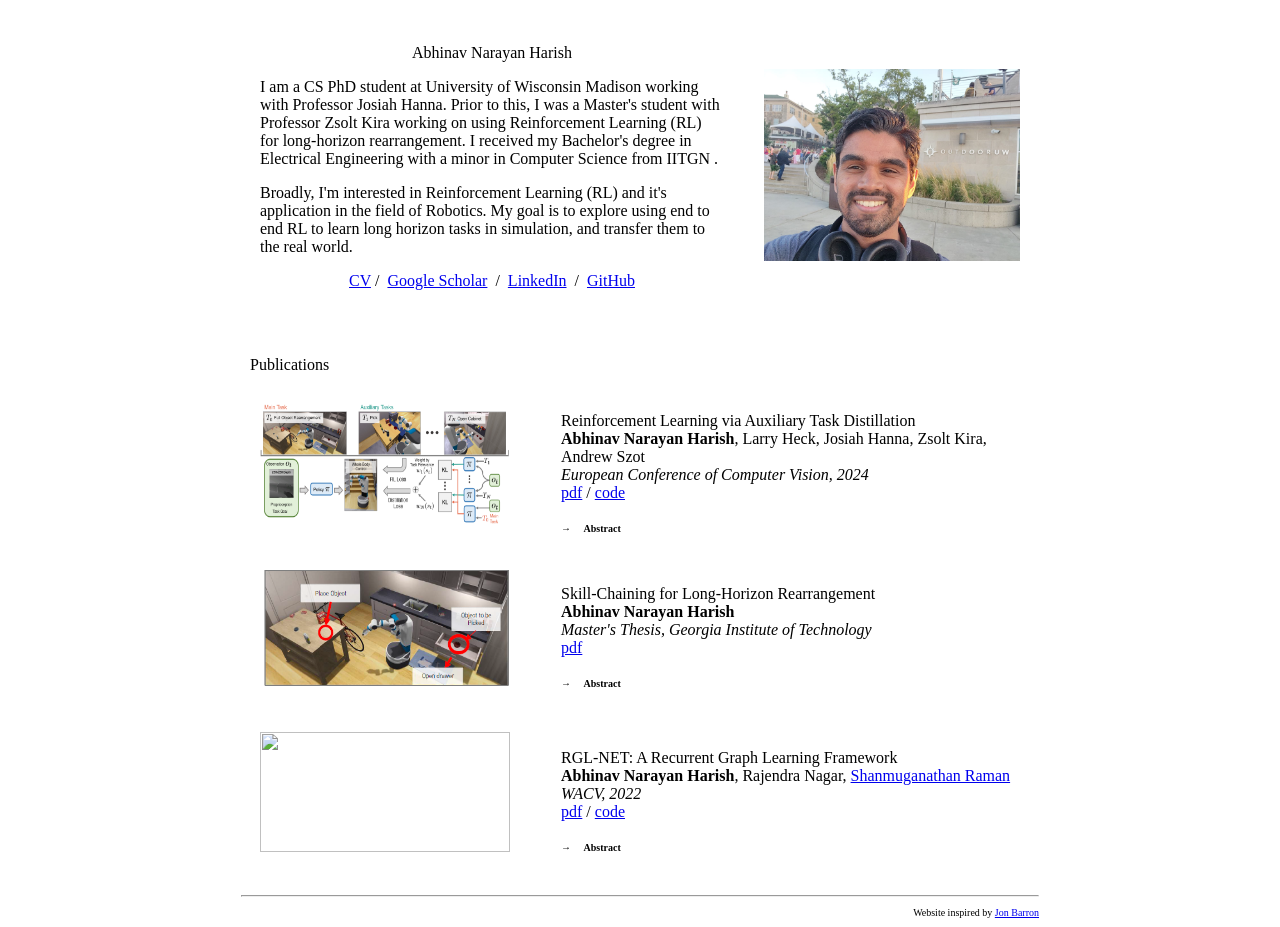
==== index.html @ 5c26e00d "Updated_to_Remove_Links" ====
<!DOCTYPE HTML>
<html lang="en"><head><meta http-equiv="Content-Type" content="text/html; charset=UTF-8">

  <title>Abhinav Narayan Harish</title>
  
  <meta name="author" content="Abhinav Harish">
  <meta name="viewport" content="width=device-width, initial-scale=1">
  <meta name="google-site-verification" content="kk_oB9YWBIQJXAP8_h68BzBQgJOd0tL-dK5yfSnu5eU" />
  <link rel="stylesheet" type="text/css" href="stylesheet.css">
  <link rel="icon" type="image/png" href="images/seal_icon.png">
</head>

<body>
  <table style="width:100%;max-width:800px;border:0px;border-spacing:0px;border-collapse:separate;margin-right:auto;margin-left:auto;"><tbody>
    <tr style="padding:0px">
        <td style="padding:0px">
            <table style="width:100%;border:0px;border-spacing:0px;border-collapse:separate;margin-right:auto;margin-left:auto;">
                <tbody>
                    <tr style="padding:0px">
                        <td style="padding:2.5%;width:63%;vertical-align:middle">
                            <p style="text-align:center">
                                <name>Abhinav Narayan Harish</name>
                            </p>
                            </p style="text-align:center">
                            </p>
                            <p>
                                I am a CS PhD student at University of Wisconsin Madison working with Professor Josiah Hanna. Prior to this, I was a Master's student with Professor Zsolt Kira working on using Reinforcement Learning (RL) for long-horizon rearrangement. 
                                I received my Bachelor's degree in Electrical Engineering with a minor in Computer Science from IITGN .</p> 
                            <p>

                            <p>
                                Broadly, I'm interested in Reinforcement Learning (RL) and it's application in the field of Robotics. My goal is to explore using end to end RL to learn long horizon tasks in simulation, and transfer them to the real world.
                            </p>

                                <!--At Google I've worked on <a href="https://ai.googleblog.com/2014/04/lens-blur-in-new-google-camera-app.html">Lens Blur</a>, <a href="https://ai.googleblog.com/2014/10/hdr-low-light-and-high-dynamic-range.html">HDR+</a>, <a href="https://www.google.com/get/cardboard/jump/">Jump</a>, <a href="https://ai.googleblog.com/2017/10/portrait-mode-on-pixel-2-and-pixel-2-xl.html">Portrait Mode</a>, and <a href="https://www.youtube.com/watch?v=JSnB06um5r4">Glass</a>. I did my PhD at <a href="http://www.eecs.berkeley.edu/">UC Berkeley</a>, where I was advised by <a href="http://www.cs.berkeley.edu/~malik/">Jitendra Malik</a> and funded by the <a href="http://www.nsfgrfp.org/">NSF GRFP</a>. I did my bachelors at the <a href="http://cs.toronto.edu">University of Toronto</a>.
                        I've received the <a href="https://www2.eecs.berkeley.edu/Students/Awards/15/">C.V. Ramamoorthy Distinguished Research Award</a> and the <a href="https://www.thecvf.com/?page_id=413#YRA">PAMI Young Researcher Award</a>.-->
                            </p>
                            <p style="text-align:center">
                                <a href="https://drive.google.com/file/d/1El1ssHiwfw4bt-J0asL_VxF9KKgZPd9X/view?usp=sharing">CV</a>&nbsp/&nbsp
                                <!-- <a href="data/aditya_vora_cv.pdf">CV</a> &nbsp/&nbsp -->
                                <a href="https://scholar.google.com/citations?user=pw-CSfoAAAAJ&hl=en">Google Scholar</a> &nbsp/&nbsp
                                <a href="https://www.linkedin.com/in/abhinav-harish-825336129/">LinkedIn</a> &nbsp/&nbsp
                                <a href="https://github.com/absdnd">GitHub</a> 
                            </p>
                        </td>
                        <td style="padding:2.5%;width:40%;max-width:40%">
                            <a href="images/abhinav_photo.jfif"><img style="width:100%;max-width:100%" alt="profile photo" src="images/abhinav_photo.jfif" class="hoverZoomLink"></a>
                        </td>
                    </tr>
                </tbody>
            </table>
            <!-- <table style="width:100%;border:0px;border-spacing:0px;border-collapse:separate;margin-right:auto;margin-left:auto;">
                <tbody>
                    <tr>
                        <td style="padding:20px;width:100%;vertical-align:middle">
                            <heading>Research</heading>
                            <p>
                                Broadly, I'm interested in Reinforcement Learning (RL) and it's application in the field of Robotics. My goal is to explore the limits of generalization in long-horizon RL across tasks and applied to distinct environments. To this end, I have explored hierarchical RL using Skill-Chaining for my Master's thesis. With a background in 3D Computer Vision, I'm interested in leveraging this to bridging the Sim2Real gap, enabling seamless interaction in the real world.   
                            </p>
                        </td>
                    </tr>
                </tbody>
            </table> -->

            <!--preprints-->
            <!--  <table style="width:100%;border:0px;border-spacing:0px;
    border-collapse:separate;margin-right:auto;margin-left:auto;margin-top:20px">
        <tbody>
        <tr>
            <td style="padding:10px;width:100%;vertical-align:middle">
                <heading>(Pr)ePrints</heading>
            </td>
        </tr>
        </tbody>
    </table>

    <table style="width:100%;border:0px;border-spacing:0px;border-collapse:separate;
    margin-right:auto;margin-left:auto;">
        <tbody>

        <tr>
            <td style="padding:20px;width:35%;vertical-align:middle">
                <img src='images/aditya-fchd.png' width="250" height="100"></div>
            </td>
            <td width="75%" valign="middle">
                <p>
                    <a href="https://arxiv.org/abs/1809.08766">
                        <papertitle>FCHD: Fast and accurate head detection in crowded scenes</papertitle>
                    </a>
                    <br>
                    <strong>Aditya Vora</strong>,
                    Vinay Chilaka
                    <br>
                    <a href="https://arxiv.org/abs/1809.08766">arxiv</a> /
                    <a href="data/aditya-fchd.bib">bibtex</a> /
                    <a href="https://github.com/aditya-vora/FCHD-Fully-Convolutional-Head-Detector">code</a>
                </p>
                <p></p>
                <p>
                    A fully convolutional single stage head detector is proposed where the anchor scales are designed by taking effective receptive field into account, hence giving better average precision especially for small heads in crowded scenes.
                </p>
            </td>
        </tr>

        </tbody>
    </table> -->
            <!-- Publication -->
               
            <table style="width:100%;border:0px;border-spacing:0px;
        border-collapse:separate;margin-right:auto;margin-left:auto;margin-top:20px">
                <tbody>
                    <tr>
                        <td style="padding:10px;width:100%;vertical-align:middle">
                            <heading>Publications</heading>

                        </td>
                    </tr>
                </tbody>
            </table>
            <table style="width:100%;border:0px;border-spacing:0px;border-collapse:separate; margin-right:auto;margin-left:auto;">
                <tbody>
                    <!-- First Content -->
                    <tr>
                        <td style="padding:20px;width:40%;vertical-align:middle">
                            <img src='images/aux_distill.png' width="250" height="120">
                        </td>
                        <td width="60%" valign="middle">
                            <p>
                                <papertitle>Reinforcement Learning via Auxiliary Task Distillation</papertitle>
                                <br>
                                <strong>Abhinav Narayan Harish</strong>, Larry Heck, Josiah Hanna, Zsolt Kira, Andrew Szot
                                <br>
                                <em>European Conference of Computer Vision, 2024</em>
                                <br>
                                <a href="https://arxiv.org/abs/2406.17168">pdf</a> / <a href="https://github.com/absdnd/aux_distill">code</a>
                            </p>
                            <!-- Right Facing Caret for toggling abstract with "Abstract" text -->
                            <span onclick="toggleAbstract('abstract1')" style="cursor: pointer; font-size: 10px; color: black; font-weight: bold;">
                                &#8594; <!-- Right Facing Caret -->
                                <span style="font-size: 10px; margin-left: 10px;">Abstract</span>
                            </span>
                            <div id="abstract1" style="display:none; margin-top: 10px;">
                                <p>
                                    We present Reinforcement Learning via Auxiliary Task Distillation (AuxDistill), a new method that enables reinforcement learning (RL) to perform long-horizon robot control problems by distilling behaviors from auxiliary RL tasks. AuxDistill achieves this by concurrently carrying out multi-task RL with auxiliary tasks, which are easier to learn and relevant to the main task. A weighted distillation loss transfers behaviors from these auxiliary tasks to solve the main task. We demonstrate that AuxDistill can learn a pixels-to-actions policy for a challenging multi-stage embodied object rearrangement task from the environment reward without demonstrations, a learning curriculum, or pre-trained skills. AuxDistill achieves 2.3x higher success than the previous state-of-the-art baseline in the Habitat Object Rearrangement benchmark and outperforms methods that use pre-trained skills and expert demonstrations.
                                </p>
                            </div>
                        </td>
                    </tr>
                    
                    <!-- Second Content -->
                    <tr>
                        <td style="padding:20px;width:40%;vertical-align:middle">
                            <img src='images/rearrangement.png' width="250" height="120">
                        </td>
                        <td width="60%" valign="middle">
                            <p>
                                <papertitle>Skill-Chaining for Long-Horizon Rearrangement</papertitle>
                                <br>
                                <strong>Abhinav Narayan Harish</strong>
                                <br>
                                <em>Master's Thesis, Georgia Institute of Technology</em>
                                <br>
                                <a href="https://drive.google.com/file/d/1c54ABpfoJac1jz51-NISTnC-34thE5nj/view?usp=sharing">pdf</a>
                            </p>
                            <!-- Right Facing Caret for toggling abstract with "Abstract" text -->
                            <span onclick="toggleAbstract('abstract2')" style="cursor: pointer; font-size: 10px; color: black; font-weight: bold;">
                                &#8594; <!-- Right Facing Caret -->
                                <span style="font-size: 10px; margin-left: 10px;">Abstract</span>
                            </span>
                            <div id="abstract2" style="display:none; margin-top: 10px;">
                                <p>
                                    Given a set of pre-trained skills performing specific aspects of rearrangement, i.e. Navigating, Picking up or Placing objects, we developed a hierarchical fine-tuning scheme that can fine-tune these policies simultaneously. Our method addresses the hand-off challenge in rearrangement where subsequent skills are not aligned (i.e. the navigation skill terminates too far from the couch). Our method demonstrates superior performance (about 13% in rearrangement success) over a static policy.
                                </p>
                            </div>
                        </td>
                    </tr>
                    
                    <!-- Third Content -->
                    <tr>
                        <td style="padding:20px;width:40%;vertical-align:middle">
                            <img src='images/RGL_teaser.gif' width="250" height="120">
                        </td>
                        <td width="60%" valign="middle">
                            <p>
                                <papertitle>RGL-NET: A Recurrent Graph Learning Framework</papertitle>
                                <br>
                                <strong>Abhinav Narayan Harish</strong>, Rajendra Nagar, 
                                <a href="https://people.iitgn.ac.in/~shanmuga/">Shanmuganathan Raman</a>
                                <br>
                                <em>WACV, 2022</em>
                                <br>
                                <a href="https://arxiv.org/abs/2107.12859">pdf</a> / 
                                <a href="https://github.com/absdnd/RGL_NET_Progressive_Part_Assembly">code</a>
                            </p>
                            <!-- Right Facing Caret for toggling abstract with "Abstract" text -->
                            <span onclick="toggleAbstract('abstract3')" style="cursor: pointer; font-size: 10px; color: black; font-weight: bold;">
                                &#8594; <!-- Right Facing Caret -->
                                <span style="font-size: 10px; margin-left: 10px;">Abstract</span>
                            </span>
                            <div id="abstract3" style="display:none; margin-top: 10px;">
                                <p>
                                    We propose an assembly framework that can assemble a shape in a canonical order by progressively gathering information. Compared to prior frameworks, our method achieves up to 10% improvement in part accuracy and 15% improvement in connectivity accuracy.
                                </p>
                            </div>
                        </td>
                    </tr>
                </tbody>
            </table>
            
            <script>
                function toggleAbstract(id) {
                    var element = document.getElementById(id);
                    var caret = element.previousElementSibling;
                    
                    // Toggle visibility of abstract content
                    if (element.style.display === "none") {
                        element.style.display = "block";
                        caret.innerHTML = "&#8594;"; // Right-facing caret when open
                    } else {
                        element.style.display = "none";
                        caret.innerHTML = "&#8594;"; // Right-facing caret when closed
                    }
                }
            </script>
            

          

         
           

            <!-- Bottom -->
            <table style="width:100%;vertical-align:center;border:0px;border-spacing:0px;padding:0px">
                <tr>
                    <td>
                        <br>
                        <!-- <p style="text-align:right;font-size:small;margin-bottom: 0">
                    <a href="https://cseweb.ucsd.edu/~kriegman/">&#10025;</a>
                    <a href="http://pages.ucsd.edu/~ztu/">&#10025;</a>
                    <a href="http://ai.stanford.edu/~ssrinath">&#10025;</a>
                    <a href="https://chenshen.xyz">&#10025;</a>
                    <a href="https://orzyt.cn">&#10025;</a>
                    <a href="http://floatingsong.com/">&#10025;</a>
                </p> -->
                        <hr style="margin-bottom:0;margin-top: 0">
                        <p style="text-align:left;font-size:10px">
                            <span style="font-size:10px;float:right">
                                Website inspired by <a href="https://jonbarron.info/" style="font-size: 10px;">Jon Barron</a>
                            </span>
                        </p>
                    </td>
                </tr>
            </table>

        </td>
    </tr>
  </table>
</body>

</html>
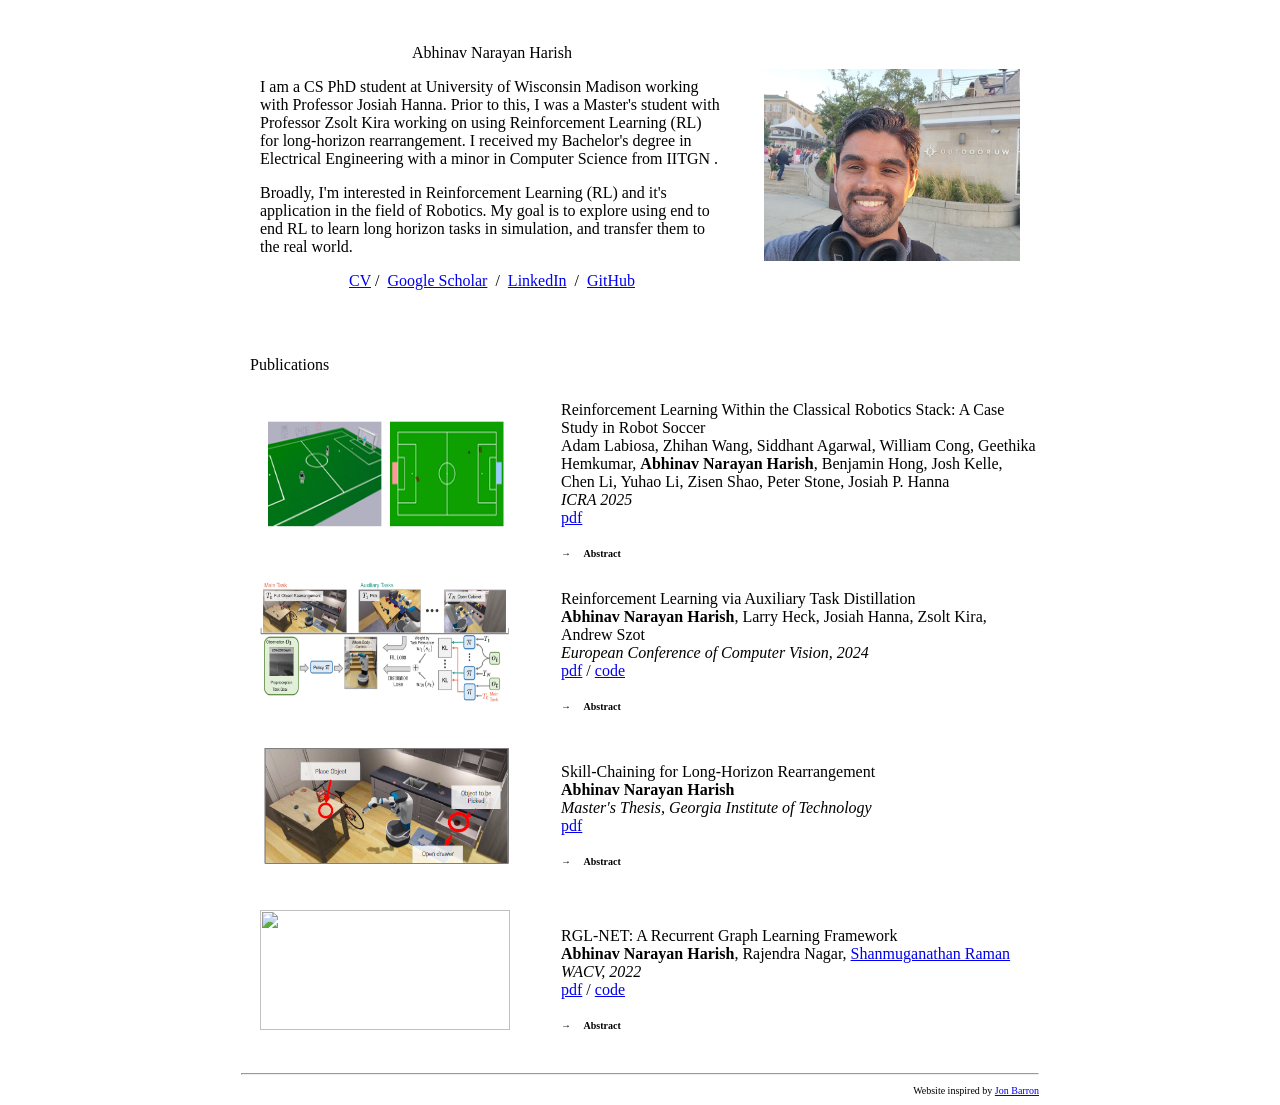
==== commit b67e200c: "Updated Latest Publications" ====
--- a/index.html
+++ b/index.html
@@ -119,6 +119,38 @@
             </table>
             <table style="width:100%;border:0px;border-spacing:0px;border-collapse:separate; margin-right:auto;margin-left:auto;">
                 <tbody>
+                    <tr>
+                        <td style="padding:20px;width:40%;vertical-align:middle">
+                            <img src='images/icra2025.png' width="250" height="120">
+                        </td>
+                        <td width="60%" valign="middle">
+                            <p>
+                                <papertitle>Reinforcement Learning Within the Classical Robotics Stack: A Case
+                                    Study in Robot Soccer</papertitle>
+                                <br>
+                                Adam Labiosa, Zhihan Wang, Siddhant Agarwal, William Cong, Geethika Hemkumar,
+                                <strong>Abhinav Narayan Harish</strong>, Benjamin Hong, Josh Kelle, Chen Li, Yuhao Li, Zisen Shao,
+                                Peter Stone, Josiah P. Hanna
+                                <br>
+                                <em>ICRA 2025</em>
+                                <br>
+                                <a href="https://arxiv.org/pdf/2412.09417#:~:text=To%20address%20this%20challenge%20in%20the%20RoboCup%20Standard,decomposing%20behavior%20into%20learned%20sub-behaviors%20with%20heuristic%20selection.">pdf</a>
+                            </p>
+                            <!-- Right Facing Caret for toggling abstract with "Abstract" text -->
+                            <span onclick="toggleAbstract('abstract1')" style="cursor: pointer; font-size: 10px; color: black; font-weight: bold;">
+                                &#8594; <!-- Right Facing Caret -->
+                                <span style="font-size: 10px; margin-left: 10px;">Abstract</span>
+                            </span>
+                            <div id="abstract1" style="display:none; margin-top: 10px;">
+                                <p>
+                                    Robot decision-making in partially observable, real-time, dynamic, and multi-agent environments remains a difficult and unsolved challenge. Model-free reinforcement learning (RL) is a promising approach to learning decision
+                                    making in such domains, however, end-to-end RL in complex environments is often intractable. To address this challenge in the RoboCup Standard Platform League (SPL) domain, we developed a novel architecture integrating RL within a classical robotics stack, while employing a multi-fidelity sim2real
+                                    approach and decomposing behavior into learned sub-behaviors with heuristic selection. Our architecture led to victory in the 2024 RoboCup SPL Challenge Shield Division. In this work, we fully describe our system’s architecture and empirically
+                                    analyze key design decisions that contributed to its success. Our approach demonstrates how RL-based behaviors can be integrated into complete robot behavior architectures.
+                                </p>
+                            </div>
+                        </td>
+                    </tr>
                     <!-- First Content -->
                     <tr>
                         <td style="padding:20px;width:40%;vertical-align:middle">
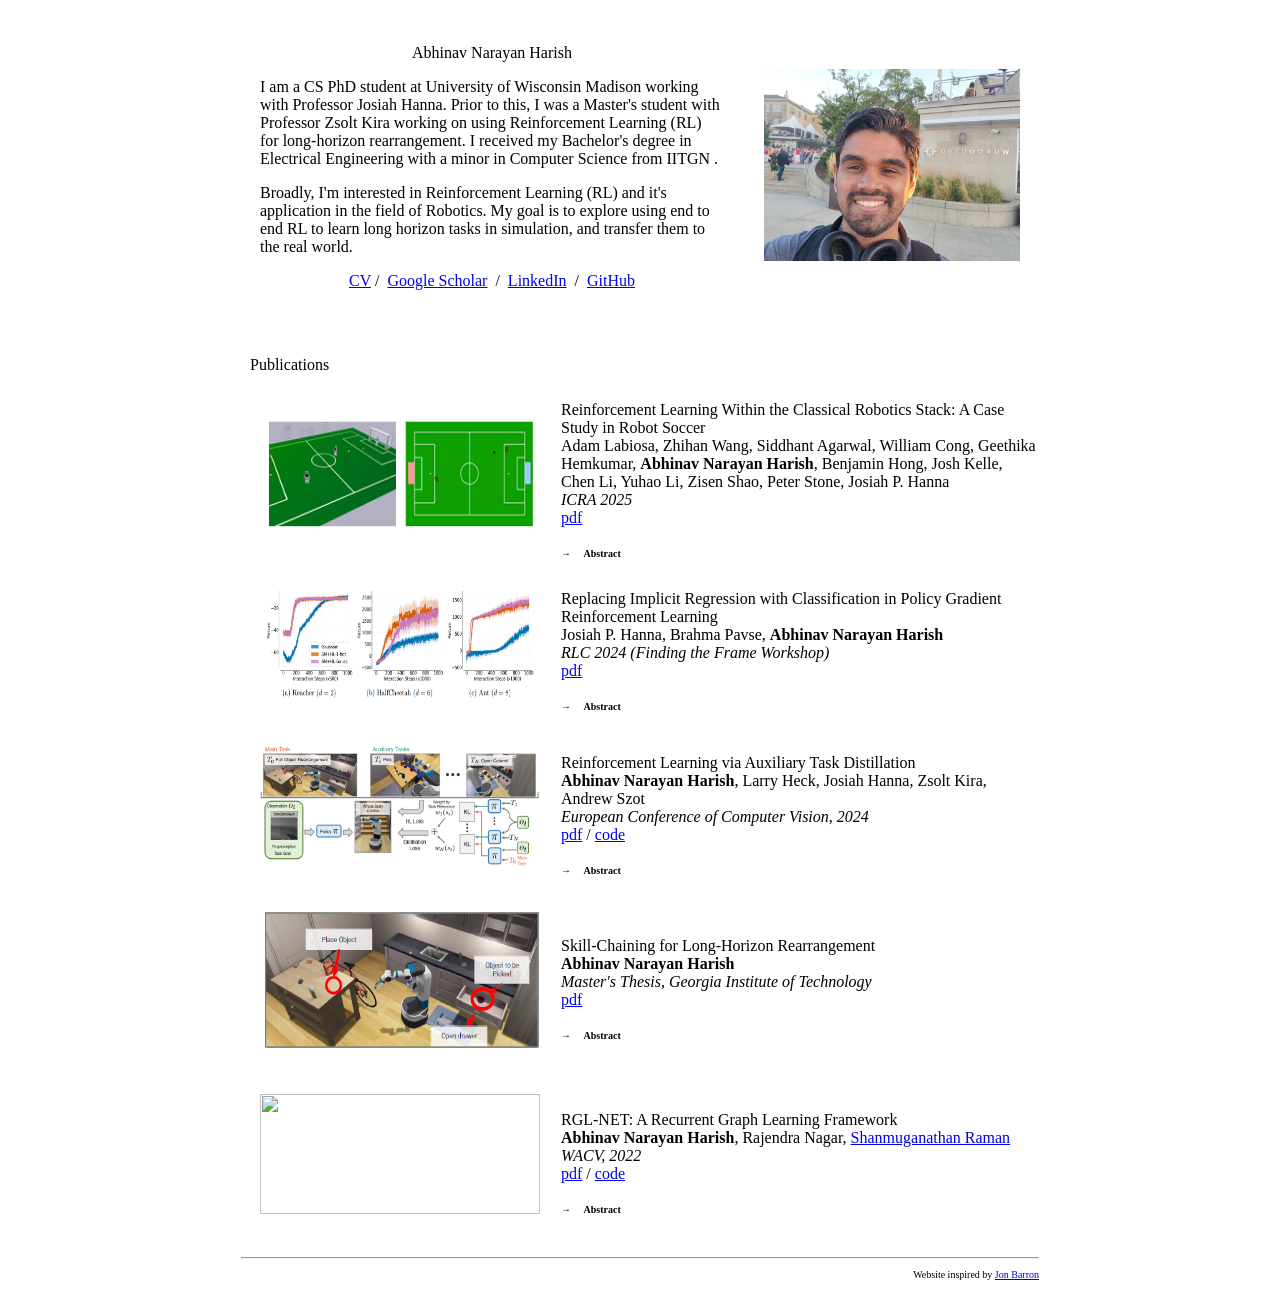
==== commit 9c4e6212: "Introduced_RLC_2024" ====
--- a/index.html
+++ b/index.html
@@ -121,7 +121,7 @@
                 <tbody>
                     <tr>
                         <td style="padding:20px;width:40%;vertical-align:middle">
-                            <img src='images/icra2025.png' width="250" height="120">
+                            <img src='images/icra2025.png' width="280" height="120">
                         </td>
                         <td width="60%" valign="middle">
                             <p>
@@ -151,10 +151,39 @@
                             </div>
                         </td>
                     </tr>
+                    <tr>
+                        <td style="padding:20px;width:40%;vertical-align:middle">
+                            <img src='images/rlc2024.png' width="280" height="120">
+                        </td>
+                        <td width="60%" valign="middle">
+                            <p>
+                                <papertitle>Replacing Implicit Regression with Classification in Policy Gradient Reinforcement Learning
+                                </papertitle>
+                                <br>
+                                Josiah P. Hanna, Brahma Pavse, <strong>Abhinav Narayan Harish</strong> 
+                                <br>
+                                <em>RLC 2024 (Finding the Frame Workshop)</em>
+                                <br>
+                                <a href="https://openreview.net/pdf?id=dHhkY5YAqu">pdf</a>
+                            </p>
+                            <!-- Right Facing Caret for toggling abstract with "Abstract" text -->
+                            <span onclick="toggleAbstract('abstract1')" style="cursor: pointer; font-size: 10px; color: black; font-weight: bold;">
+                                &#8594; <!-- Right Facing Caret -->
+                                <span style="font-size: 10px; margin-left: 10px;">Abstract</span>
+                            </span>
+                            <div id="abstract1" style="display:none; margin-top: 10px;">
+                                <p>
+                                    Stochastic policy gradient methods are a fundamental class of reinforcement learning algorithms. When using these algorithms for continuous control, it is common to parameterize the policy using a Gaussian distribution. In this paper, we show that the policy gradient with Gaussian policies can be viewed as the gradient of a weighted least-squares objective function. That is, policy gradient algorithms are implicitly implementing a form of regression. Several recent works have shown that reformulating regression problems as classification problems can improve learning. Inspired by these works, we investigate whether replacing this implicit regression with classification can improve the data efficiency and stability of policy learning. We introduce a novel policy gradient surrogate objective for softmax policies over a discretized action space. This surrogate objective uses a form of cross-entropy loss to replace the implicit least-squares loss found in the surrogate loss for Gaussian policies. We extend prior theoretical analysis of this loss to our policy gradient surrogate objective and provide experiments showing that this novel loss improves the data efficiency of stochastic policy gradient learning.
+                                </p>
+                            </div>
+                        </td>
+                    </tr>
+
+
                     <!-- First Content -->
                     <tr>
                         <td style="padding:20px;width:40%;vertical-align:middle">
-                            <img src='images/aux_distill.png' width="250" height="120">
+                            <img src='images/aux_distill.png' width="280" height="120">
                         </td>
                         <td width="60%" valign="middle">
                             <p>
@@ -182,7 +211,7 @@
                     <!-- Second Content -->
                     <tr>
                         <td style="padding:20px;width:40%;vertical-align:middle">
-                            <img src='images/rearrangement.png' width="250" height="120">
+                            <img src='images/rearrangement.png' width="280" height="140">
                         </td>
                         <td width="60%" valign="middle">
                             <p>
@@ -210,7 +239,7 @@
                     <!-- Third Content -->
                     <tr>
                         <td style="padding:20px;width:40%;vertical-align:middle">
-                            <img src='images/RGL_teaser.gif' width="250" height="120">
+                            <img src='images/RGL_teaser.gif' width="280" height="120">
                         </td>
                         <td width="60%" valign="middle">
                             <p>
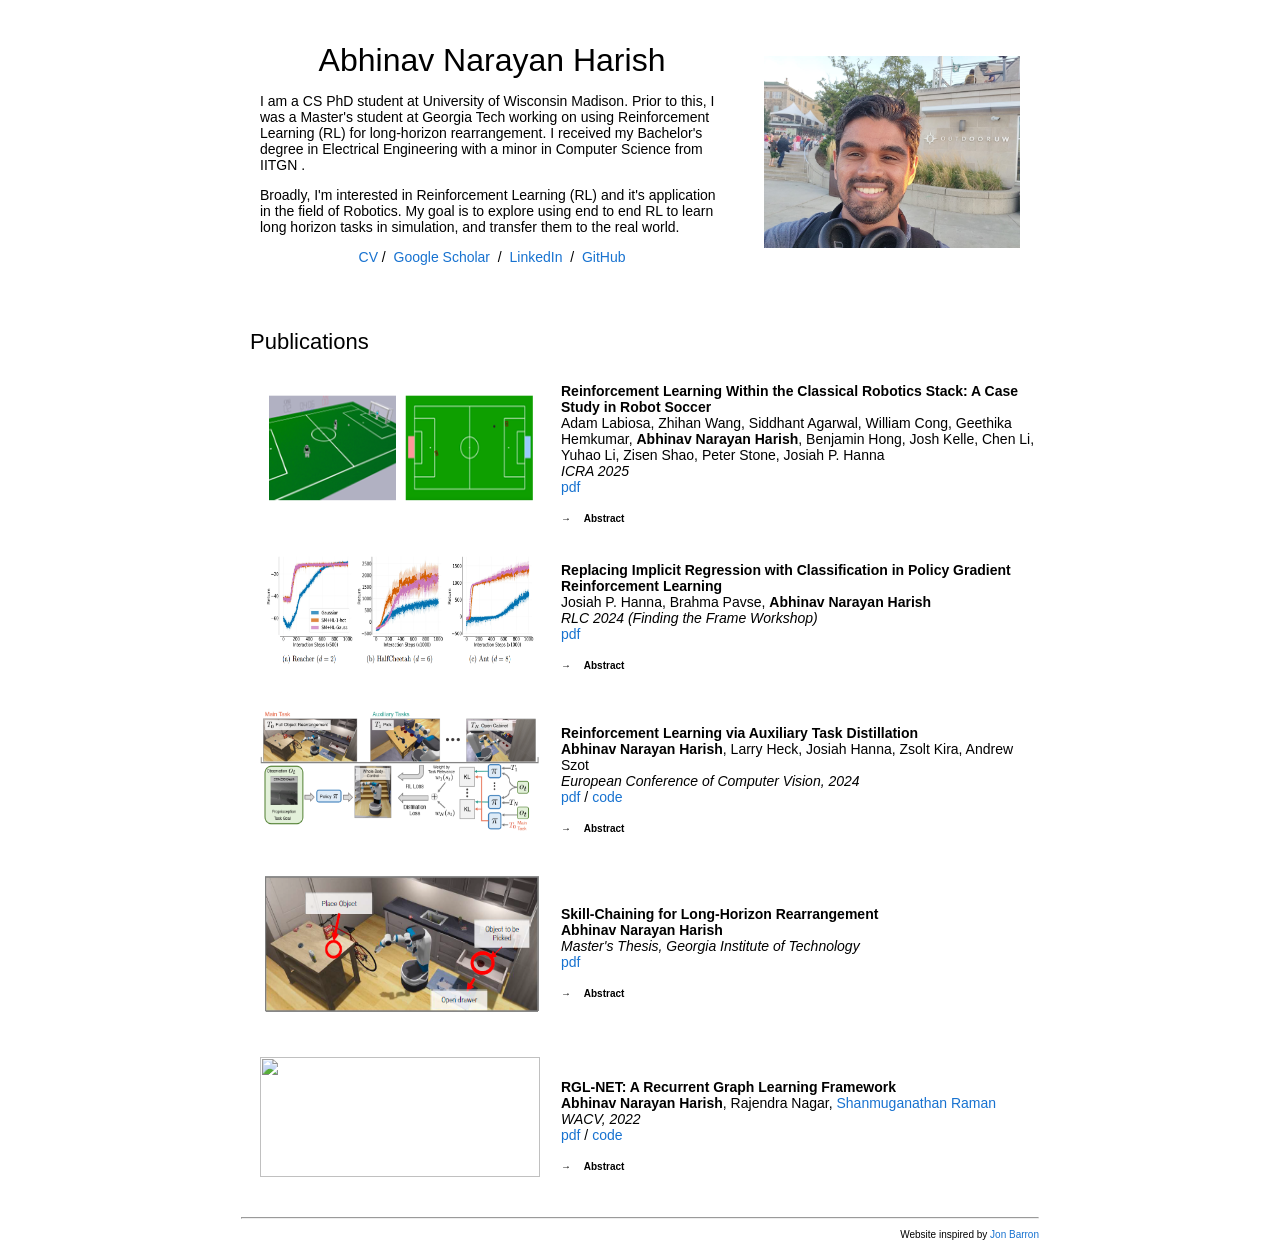
==== commit ce778b76: "Update_Profile" ====
--- a/index.html
+++ b/index.html
@@ -24,7 +24,7 @@
                             </p style="text-align:center">
                             </p>
                             <p>
-                                I am a CS PhD student at University of Wisconsin Madison working with Professor Josiah Hanna. Prior to this, I was a Master's student with Professor Zsolt Kira working on using Reinforcement Learning (RL) for long-horizon rearrangement. 
+                                I am a CS PhD student at University of Wisconsin Madison. Prior to this, I was a Master's student at Georgia Tech working on using Reinforcement Learning (RL) for long-horizon rearrangement. 
                                 I received my Bachelor's degree in Electrical Engineering with a minor in Computer Science from IITGN .</p> 
                             <p>
 
--- a/stylesheet.css
+++ b/stylesheet.css
@@ -0,0 +1,131 @@
+/* latin-ext */
+@font-face {
+  font-family: 'Lato';
+  font-style: italic;
+  font-weight: 400;
+  src: local('Lato Italic'), local('Lato-Italic'), url(https://fonts.gstatic.com/s/lato/v15/S6u8w4BMUTPHjxsAUi-qNiXg7eU0.woff2) format('woff2');
+  unicode-range: U+0100-024F, U+0259, U+1E00-1EFF, U+2020, U+20A0-20AB, U+20AD-20CF, U+2113, U+2C60-2C7F, U+A720-A7FF;
+}
+/* latin */
+@font-face {
+  font-family: 'Lato';
+  font-style: italic;
+  font-weight: 400;
+  src: local('Lato Italic'), local('Lato-Italic'), url(https://fonts.gstatic.com/s/lato/v15/S6u8w4BMUTPHjxsAXC-qNiXg7Q.woff2) format('woff2');
+  unicode-range: U+0000-00FF, U+0131, U+0152-0153, U+02BB-02BC, U+02C6, U+02DA, U+02DC, U+2000-206F, U+2074, U+20AC, U+2122, U+2191, U+2193, U+2212, U+2215, U+FEFF, U+FFFD;
+}
+/* latin-ext */
+@font-face {
+  font-family: 'Lato';
+  font-style: italic;
+  font-weight: 700;
+  src: local('Lato Bold Italic'), local('Lato-BoldItalic'), url(https://fonts.gstatic.com/s/lato/v15/S6u_w4BMUTPHjxsI5wq_FQftx9897sxZ.woff2) format('woff2');
+  unicode-range: U+0100-024F, U+0259, U+1E00-1EFF, U+2020, U+20A0-20AB, U+20AD-20CF, U+2113, U+2C60-2C7F, U+A720-A7FF;
+}
+/* latin */
+@font-face {
+  font-family: 'Lato';
+  font-style: italic;
+  font-weight: 700;
+  src: local('Lato Bold Italic'), local('Lato-BoldItalic'), url(https://fonts.gstatic.com/s/lato/v15/S6u_w4BMUTPHjxsI5wq_Gwftx9897g.woff2) format('woff2');
+  unicode-range: U+0000-00FF, U+0131, U+0152-0153, U+02BB-02BC, U+02C6, U+02DA, U+02DC, U+2000-206F, U+2074, U+20AC, U+2122, U+2191, U+2193, U+2212, U+2215, U+FEFF, U+FFFD;
+}
+/* latin-ext */
+@font-face {
+  font-family: 'Lato';
+  font-style: normal;
+  font-weight: 400;
+  src: local('Lato Regular'), local('Lato-Regular'), url(https://fonts.gstatic.com/s/lato/v15/S6uyw4BMUTPHjxAwXiWtFCfQ7A.woff2) format('woff2');
+  unicode-range: U+0100-024F, U+0259, U+1E00-1EFF, U+2020, U+20A0-20AB, U+20AD-20CF, U+2113, U+2C60-2C7F, U+A720-A7FF;
+}
+/* latin */
+@font-face {
+  font-family: 'Lato';
+  font-style: normal;
+  font-weight: 400;
+  src: local('Lato Regular'), local('Lato-Regular'), url(https://fonts.gstatic.com/s/lato/v15/S6uyw4BMUTPHjx4wXiWtFCc.woff2) format('woff2');
+  unicode-range: U+0000-00FF, U+0131, U+0152-0153, U+02BB-02BC, U+02C6, U+02DA, U+02DC, U+2000-206F, U+2074, U+20AC, U+2122, U+2191, U+2193, U+2212, U+2215, U+FEFF, U+FFFD;
+}
+/* latin-ext */
+@font-face {
+  font-family: 'Lato';
+  font-style: normal;
+  font-weight: 700;
+  src: local('Lato Bold'), local('Lato-Bold'), url(https://fonts.gstatic.com/s/lato/v15/S6u9w4BMUTPHh6UVSwaPGQ3q5d0N7w.woff2) format('woff2');
+  unicode-range: U+0100-024F, U+0259, U+1E00-1EFF, U+2020, U+20A0-20AB, U+20AD-20CF, U+2113, U+2C60-2C7F, U+A720-A7FF;
+}
+/* latin */
+@font-face {
+  font-family: 'Lato';
+  font-style: normal;
+  font-weight: 700;
+  src: local('Lato Bold'), local('Lato-Bold'), url(https://fonts.gstatic.com/s/lato/v15/S6u9w4BMUTPHh6UVSwiPGQ3q5d0.woff2) format('woff2');
+  unicode-range: U+0000-00FF, U+0131, U+0152-0153, U+02BB-02BC, U+02C6, U+02DA, U+02DC, U+2000-206F, U+2074, U+20AC, U+2122, U+2191, U+2193, U+2212, U+2215, U+FEFF, U+FFFD;
+}
+
+a {
+  color: #1772d0;
+  text-decoration: none;
+}
+
+a:focus,
+a:hover {
+  color: #f09228;
+  text-decoration: none;
+}
+
+body,
+td,
+th,
+tr,
+p,
+a {
+  font-family: 'Lato', Verdana, Helvetica, sans-serif;
+  font-size: 14px
+}
+
+strong {
+  font-family: 'Lato', Verdana, Helvetica, sans-serif;
+  font-size: 14px;
+}
+
+heading {
+  font-family: 'Lato', Verdana, Helvetica, sans-serif;
+  font-size: 22px;
+}
+
+papertitle {
+  font-family: 'Lato', Verdana, Helvetica, sans-serif;
+  font-size: 14px;
+  font-weight: 700
+}
+
+name {
+  font-family: 'Lato', Verdana, Helvetica, sans-serif;
+  font-size: 32px;
+}
+
+.one {
+  width: 160px;
+  height: 160px;
+  position: relative;
+}
+
+.two {
+  width: 160px;
+  height: 160px;
+  position: absolute;
+  transition: opacity .2s ease-in-out;
+  -moz-transition: opacity .2s ease-in-out;
+  -webkit-transition: opacity .2s ease-in-out;
+}
+
+.fade {
+  transition: opacity .2s ease-in-out;
+  -moz-transition: opacity .2s ease-in-out;
+  -webkit-transition: opacity .2s ease-in-out;
+}
+
+span.highlight {
+  background-color: #ffffd0;
+}
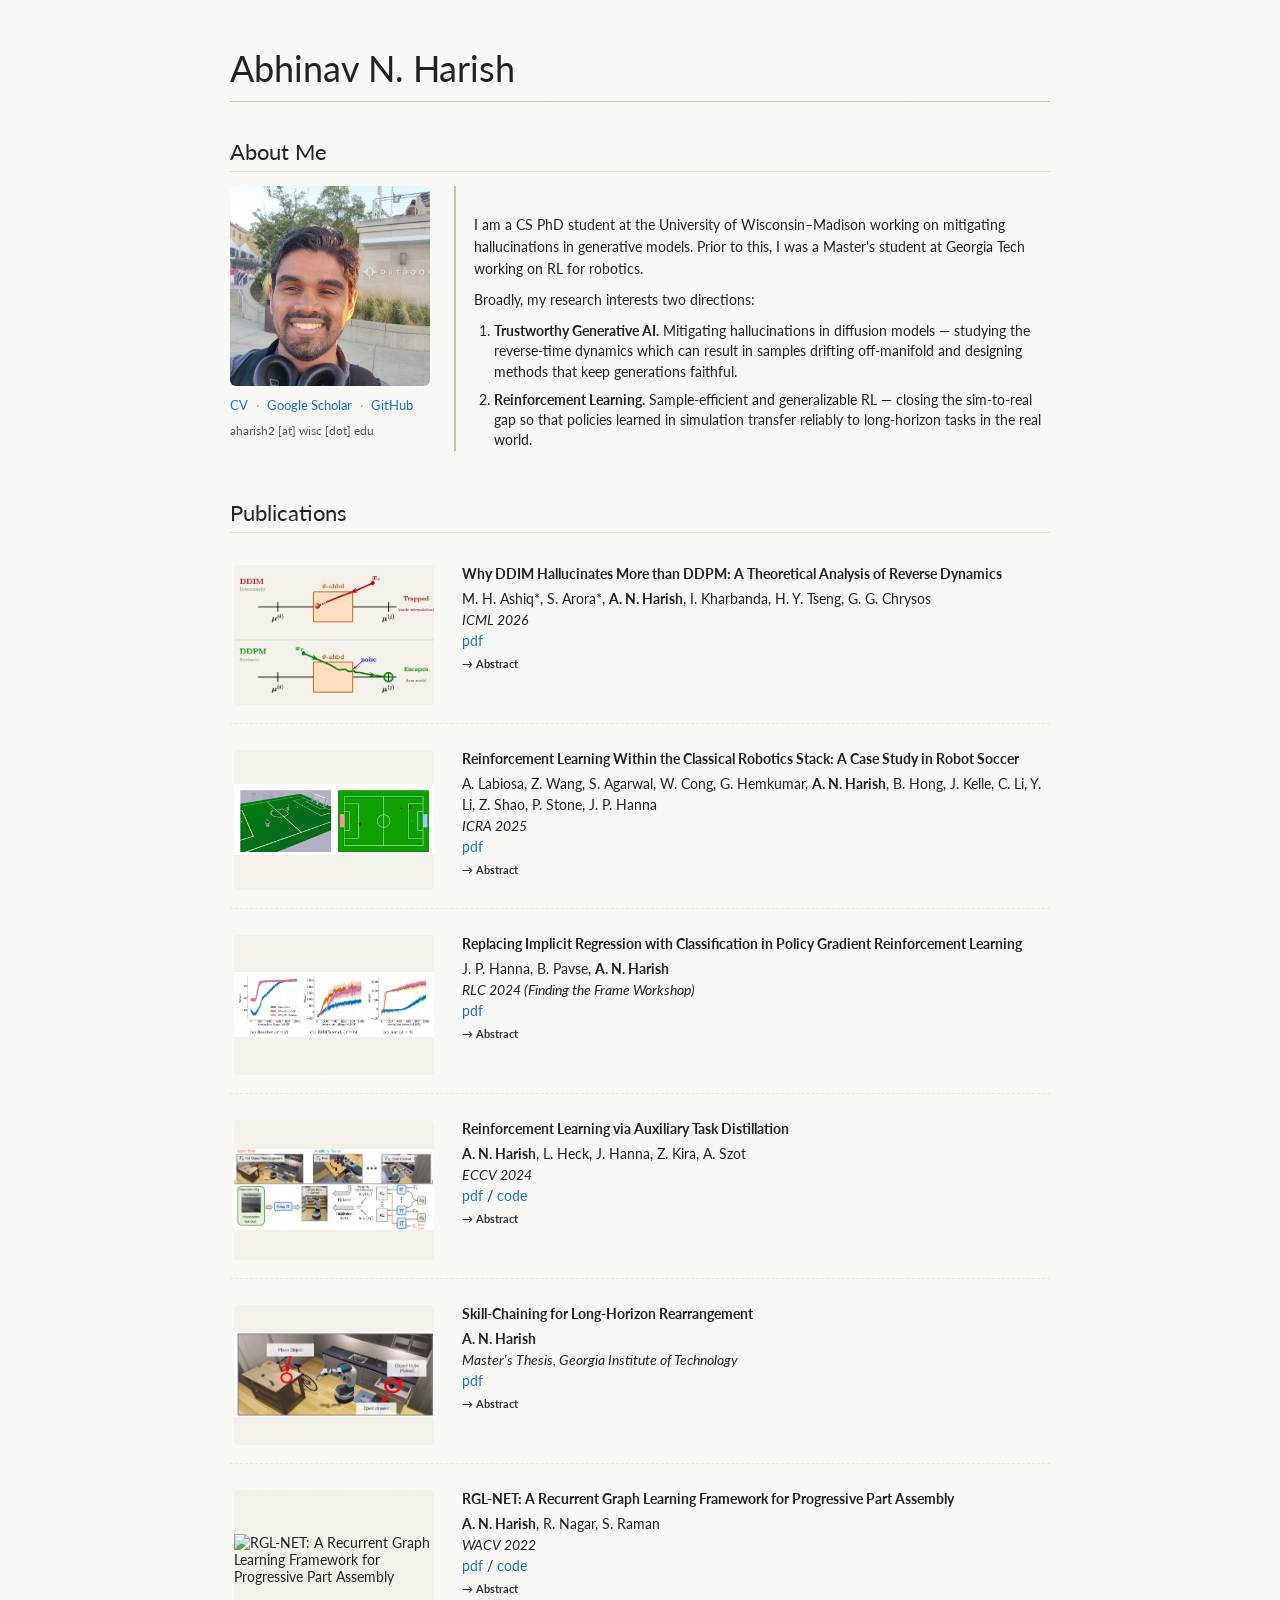
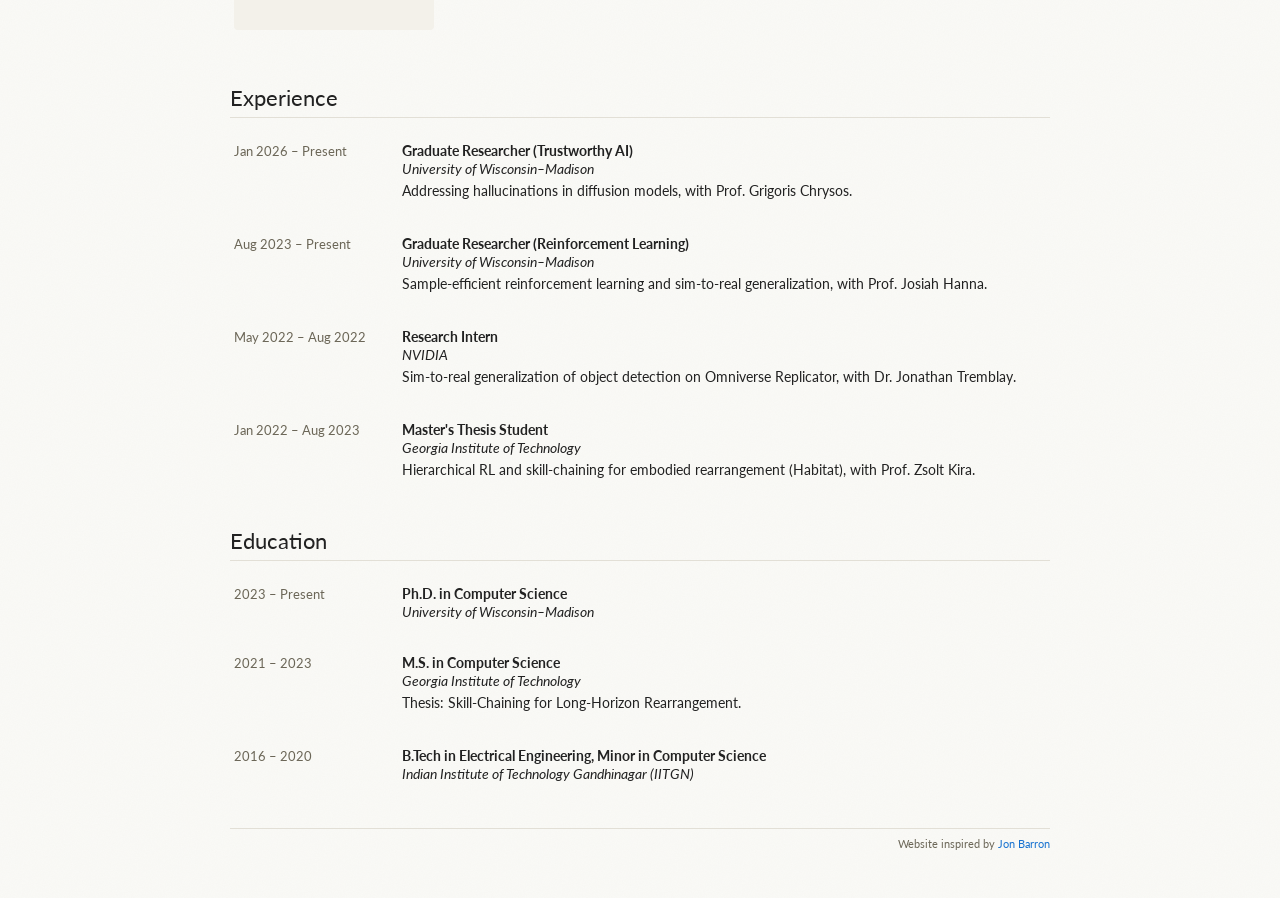
==== commit 40575734: "Refactored_Website" ====
--- a/index.html
+++ b/index.html
@@ -1,321 +1,187 @@
-<!DOCTYPE HTML>
-<html lang="en"><head><meta http-equiv="Content-Type" content="text/html; charset=UTF-8">
-
-  <title>Abhinav Narayan Harish</title>
-  
-  <meta name="author" content="Abhinav Harish">
-  <meta name="viewport" content="width=device-width, initial-scale=1">
-  <meta name="google-site-verification" content="kk_oB9YWBIQJXAP8_h68BzBQgJOd0tL-dK5yfSnu5eU" />
-  <link rel="stylesheet" type="text/css" href="stylesheet.css">
-  <link rel="icon" type="image/png" href="images/seal_icon.png">
-</head>
-
-<body>
-  <table style="width:100%;max-width:800px;border:0px;border-spacing:0px;border-collapse:separate;margin-right:auto;margin-left:auto;"><tbody>
-    <tr style="padding:0px">
-        <td style="padding:0px">
-            <table style="width:100%;border:0px;border-spacing:0px;border-collapse:separate;margin-right:auto;margin-left:auto;">
-                <tbody>
-                    <tr style="padding:0px">
-                        <td style="padding:2.5%;width:63%;vertical-align:middle">
-                            <p style="text-align:center">
-                                <name>Abhinav Narayan Harish</name>
-                            </p>
-                            </p style="text-align:center">
-                            </p>
-                            <p>
-                                I am a CS PhD student at University of Wisconsin Madison. Prior to this, I was a Master's student at Georgia Tech working on using Reinforcement Learning (RL) for long-horizon rearrangement. 
-                                I received my Bachelor's degree in Electrical Engineering with a minor in Computer Science from IITGN .</p> 
-                            <p>
-
-                            <p>
-                                Broadly, I'm interested in Reinforcement Learning (RL) and it's application in the field of Robotics. My goal is to explore using end to end RL to learn long horizon tasks in simulation, and transfer them to the real world.
-                            </p>
-
-                                <!--At Google I've worked on <a href="https://ai.googleblog.com/2014/04/lens-blur-in-new-google-camera-app.html">Lens Blur</a>, <a href="https://ai.googleblog.com/2014/10/hdr-low-light-and-high-dynamic-range.html">HDR+</a>, <a href="https://www.google.com/get/cardboard/jump/">Jump</a>, <a href="https://ai.googleblog.com/2017/10/portrait-mode-on-pixel-2-and-pixel-2-xl.html">Portrait Mode</a>, and <a href="https://www.youtube.com/watch?v=JSnB06um5r4">Glass</a>. I did my PhD at <a href="http://www.eecs.berkeley.edu/">UC Berkeley</a>, where I was advised by <a href="http://www.cs.berkeley.edu/~malik/">Jitendra Malik</a> and funded by the <a href="http://www.nsfgrfp.org/">NSF GRFP</a>. I did my bachelors at the <a href="http://cs.toronto.edu">University of Toronto</a>.
-                        I've received the <a href="https://www2.eecs.berkeley.edu/Students/Awards/15/">C.V. Ramamoorthy Distinguished Research Award</a> and the <a href="https://www.thecvf.com/?page_id=413#YRA">PAMI Young Researcher Award</a>.-->
-                            </p>
-                            <p style="text-align:center">
-                                <a href="https://drive.google.com/file/d/1El1ssHiwfw4bt-J0asL_VxF9KKgZPd9X/view?usp=sharing">CV</a>&nbsp/&nbsp
-                                <!-- <a href="data/aditya_vora_cv.pdf">CV</a> &nbsp/&nbsp -->
-                                <a href="https://scholar.google.com/citations?user=pw-CSfoAAAAJ&hl=en">Google Scholar</a> &nbsp/&nbsp
-                                <a href="https://www.linkedin.com/in/abhinav-harish-825336129/">LinkedIn</a> &nbsp/&nbsp
-                                <a href="https://github.com/absdnd">GitHub</a> 
-                            </p>
-                        </td>
-                        <td style="padding:2.5%;width:40%;max-width:40%">
-                            <a href="images/abhinav_photo.jfif"><img style="width:100%;max-width:100%" alt="profile photo" src="images/abhinav_photo.jfif" class="hoverZoomLink"></a>
-                        </td>
-                    </tr>
-                </tbody>
-            </table>
-            <!-- <table style="width:100%;border:0px;border-spacing:0px;border-collapse:separate;margin-right:auto;margin-left:auto;">
-                <tbody>
-                    <tr>
-                        <td style="padding:20px;width:100%;vertical-align:middle">
-                            <heading>Research</heading>
-                            <p>
-                                Broadly, I'm interested in Reinforcement Learning (RL) and it's application in the field of Robotics. My goal is to explore the limits of generalization in long-horizon RL across tasks and applied to distinct environments. To this end, I have explored hierarchical RL using Skill-Chaining for my Master's thesis. With a background in 3D Computer Vision, I'm interested in leveraging this to bridging the Sim2Real gap, enabling seamless interaction in the real world.   
-                            </p>
-                        </td>
-                    </tr>
-                </tbody>
-            </table> -->
-
-            <!--preprints-->
-            <!--  <table style="width:100%;border:0px;border-spacing:0px;
-    border-collapse:separate;margin-right:auto;margin-left:auto;margin-top:20px">
-        <tbody>
-        <tr>
-            <td style="padding:10px;width:100%;vertical-align:middle">
-                <heading>(Pr)ePrints</heading>
-            </td>
-        </tr>
-        </tbody>
-    </table>
-
-    <table style="width:100%;border:0px;border-spacing:0px;border-collapse:separate;
-    margin-right:auto;margin-left:auto;">
-        <tbody>
-
-        <tr>
-            <td style="padding:20px;width:35%;vertical-align:middle">
-                <img src='images/aditya-fchd.png' width="250" height="100"></div>
-            </td>
-            <td width="75%" valign="middle">
-                <p>
-                    <a href="https://arxiv.org/abs/1809.08766">
-                        <papertitle>FCHD: Fast and accurate head detection in crowded scenes</papertitle>
-                    </a>
-                    <br>
-                    <strong>Aditya Vora</strong>,
-                    Vinay Chilaka
-                    <br>
-                    <a href="https://arxiv.org/abs/1809.08766">arxiv</a> /
-                    <a href="data/aditya-fchd.bib">bibtex</a> /
-                    <a href="https://github.com/aditya-vora/FCHD-Fully-Convolutional-Head-Detector">code</a>
-                </p>
-                <p></p>
-                <p>
-                    A fully convolutional single stage head detector is proposed where the anchor scales are designed by taking effective receptive field into account, hence giving better average precision especially for small heads in crowded scenes.
-                </p>
-            </td>
-        </tr>
-
-        </tbody>
-    </table> -->
-            <!-- Publication -->
-               
-            <table style="width:100%;border:0px;border-spacing:0px;
-        border-collapse:separate;margin-right:auto;margin-left:auto;margin-top:20px">
-                <tbody>
-                    <tr>
-                        <td style="padding:10px;width:100%;vertical-align:middle">
-                            <heading>Publications</heading>
-
-                        </td>
-                    </tr>
-                </tbody>
-            </table>
-            <table style="width:100%;border:0px;border-spacing:0px;border-collapse:separate; margin-right:auto;margin-left:auto;">
-                <tbody>
-                    <tr>
-                        <td style="padding:20px;width:40%;vertical-align:middle">
-                            <img src='images/icra2025.png' width="280" height="120">
-                        </td>
-                        <td width="60%" valign="middle">
-                            <p>
-                                <papertitle>Reinforcement Learning Within the Classical Robotics Stack: A Case
-                                    Study in Robot Soccer</papertitle>
-                                <br>
-                                Adam Labiosa, Zhihan Wang, Siddhant Agarwal, William Cong, Geethika Hemkumar,
-                                <strong>Abhinav Narayan Harish</strong>, Benjamin Hong, Josh Kelle, Chen Li, Yuhao Li, Zisen Shao,
-                                Peter Stone, Josiah P. Hanna
-                                <br>
-                                <em>ICRA 2025</em>
-                                <br>
-                                <a href="https://arxiv.org/pdf/2412.09417#:~:text=To%20address%20this%20challenge%20in%20the%20RoboCup%20Standard,decomposing%20behavior%20into%20learned%20sub-behaviors%20with%20heuristic%20selection.">pdf</a>
-                            </p>
-                            <!-- Right Facing Caret for toggling abstract with "Abstract" text -->
-                            <span onclick="toggleAbstract('abstract1')" style="cursor: pointer; font-size: 10px; color: black; font-weight: bold;">
-                                &#8594; <!-- Right Facing Caret -->
-                                <span style="font-size: 10px; margin-left: 10px;">Abstract</span>
-                            </span>
-                            <div id="abstract1" style="display:none; margin-top: 10px;">
-                                <p>
-                                    Robot decision-making in partially observable, real-time, dynamic, and multi-agent environments remains a difficult and unsolved challenge. Model-free reinforcement learning (RL) is a promising approach to learning decision
-                                    making in such domains, however, end-to-end RL in complex environments is often intractable. To address this challenge in the RoboCup Standard Platform League (SPL) domain, we developed a novel architecture integrating RL within a classical robotics stack, while employing a multi-fidelity sim2real
-                                    approach and decomposing behavior into learned sub-behaviors with heuristic selection. Our architecture led to victory in the 2024 RoboCup SPL Challenge Shield Division. In this work, we fully describe our system’s architecture and empirically
-                                    analyze key design decisions that contributed to its success. Our approach demonstrates how RL-based behaviors can be integrated into complete robot behavior architectures.
-                                </p>
-                            </div>
-                        </td>
-                    </tr>
-                    <tr>
-                        <td style="padding:20px;width:40%;vertical-align:middle">
-                            <img src='images/rlc2024.png' width="280" height="120">
-                        </td>
-                        <td width="60%" valign="middle">
-                            <p>
-                                <papertitle>Replacing Implicit Regression with Classification in Policy Gradient Reinforcement Learning
-                                </papertitle>
-                                <br>
-                                Josiah P. Hanna, Brahma Pavse, <strong>Abhinav Narayan Harish</strong> 
-                                <br>
-                                <em>RLC 2024 (Finding the Frame Workshop)</em>
-                                <br>
-                                <a href="https://openreview.net/pdf?id=dHhkY5YAqu">pdf</a>
-                            </p>
-                            <!-- Right Facing Caret for toggling abstract with "Abstract" text -->
-                            <span onclick="toggleAbstract('abstract1')" style="cursor: pointer; font-size: 10px; color: black; font-weight: bold;">
-                                &#8594; <!-- Right Facing Caret -->
-                                <span style="font-size: 10px; margin-left: 10px;">Abstract</span>
-                            </span>
-                            <div id="abstract1" style="display:none; margin-top: 10px;">
-                                <p>
-                                    Stochastic policy gradient methods are a fundamental class of reinforcement learning algorithms. When using these algorithms for continuous control, it is common to parameterize the policy using a Gaussian distribution. In this paper, we show that the policy gradient with Gaussian policies can be viewed as the gradient of a weighted least-squares objective function. That is, policy gradient algorithms are implicitly implementing a form of regression. Several recent works have shown that reformulating regression problems as classification problems can improve learning. Inspired by these works, we investigate whether replacing this implicit regression with classification can improve the data efficiency and stability of policy learning. We introduce a novel policy gradient surrogate objective for softmax policies over a discretized action space. This surrogate objective uses a form of cross-entropy loss to replace the implicit least-squares loss found in the surrogate loss for Gaussian policies. We extend prior theoretical analysis of this loss to our policy gradient surrogate objective and provide experiments showing that this novel loss improves the data efficiency of stochastic policy gradient learning.
-                                </p>
-                            </div>
-                        </td>
-                    </tr>
-
-
-                    <!-- First Content -->
-                    <tr>
-                        <td style="padding:20px;width:40%;vertical-align:middle">
-                            <img src='images/aux_distill.png' width="280" height="120">
-                        </td>
-                        <td width="60%" valign="middle">
-                            <p>
-                                <papertitle>Reinforcement Learning via Auxiliary Task Distillation</papertitle>
-                                <br>
-                                <strong>Abhinav Narayan Harish</strong>, Larry Heck, Josiah Hanna, Zsolt Kira, Andrew Szot
-                                <br>
-                                <em>European Conference of Computer Vision, 2024</em>
-                                <br>
-                                <a href="https://arxiv.org/abs/2406.17168">pdf</a> / <a href="https://github.com/absdnd/aux_distill">code</a>
-                            </p>
-                            <!-- Right Facing Caret for toggling abstract with "Abstract" text -->
-                            <span onclick="toggleAbstract('abstract1')" style="cursor: pointer; font-size: 10px; color: black; font-weight: bold;">
-                                &#8594; <!-- Right Facing Caret -->
-                                <span style="font-size: 10px; margin-left: 10px;">Abstract</span>
-                            </span>
-                            <div id="abstract1" style="display:none; margin-top: 10px;">
-                                <p>
-                                    We present Reinforcement Learning via Auxiliary Task Distillation (AuxDistill), a new method that enables reinforcement learning (RL) to perform long-horizon robot control problems by distilling behaviors from auxiliary RL tasks. AuxDistill achieves this by concurrently carrying out multi-task RL with auxiliary tasks, which are easier to learn and relevant to the main task. A weighted distillation loss transfers behaviors from these auxiliary tasks to solve the main task. We demonstrate that AuxDistill can learn a pixels-to-actions policy for a challenging multi-stage embodied object rearrangement task from the environment reward without demonstrations, a learning curriculum, or pre-trained skills. AuxDistill achieves 2.3x higher success than the previous state-of-the-art baseline in the Habitat Object Rearrangement benchmark and outperforms methods that use pre-trained skills and expert demonstrations.
-                                </p>
-                            </div>
-                        </td>
-                    </tr>
-                    
-                    <!-- Second Content -->
-                    <tr>
-                        <td style="padding:20px;width:40%;vertical-align:middle">
-                            <img src='images/rearrangement.png' width="280" height="140">
-                        </td>
-                        <td width="60%" valign="middle">
-                            <p>
-                                <papertitle>Skill-Chaining for Long-Horizon Rearrangement</papertitle>
-                                <br>
-                                <strong>Abhinav Narayan Harish</strong>
-                                <br>
-                                <em>Master's Thesis, Georgia Institute of Technology</em>
-                                <br>
-                                <a href="https://drive.google.com/file/d/1c54ABpfoJac1jz51-NISTnC-34thE5nj/view?usp=sharing">pdf</a>
-                            </p>
-                            <!-- Right Facing Caret for toggling abstract with "Abstract" text -->
-                            <span onclick="toggleAbstract('abstract2')" style="cursor: pointer; font-size: 10px; color: black; font-weight: bold;">
-                                &#8594; <!-- Right Facing Caret -->
-                                <span style="font-size: 10px; margin-left: 10px;">Abstract</span>
-                            </span>
-                            <div id="abstract2" style="display:none; margin-top: 10px;">
-                                <p>
-                                    Given a set of pre-trained skills performing specific aspects of rearrangement, i.e. Navigating, Picking up or Placing objects, we developed a hierarchical fine-tuning scheme that can fine-tune these policies simultaneously. Our method addresses the hand-off challenge in rearrangement where subsequent skills are not aligned (i.e. the navigation skill terminates too far from the couch). Our method demonstrates superior performance (about 13% in rearrangement success) over a static policy.
-                                </p>
-                            </div>
-                        </td>
-                    </tr>
-                    
-                    <!-- Third Content -->
-                    <tr>
-                        <td style="padding:20px;width:40%;vertical-align:middle">
-                            <img src='images/RGL_teaser.gif' width="280" height="120">
-                        </td>
-                        <td width="60%" valign="middle">
-                            <p>
-                                <papertitle>RGL-NET: A Recurrent Graph Learning Framework</papertitle>
-                                <br>
-                                <strong>Abhinav Narayan Harish</strong>, Rajendra Nagar, 
-                                <a href="https://people.iitgn.ac.in/~shanmuga/">Shanmuganathan Raman</a>
-                                <br>
-                                <em>WACV, 2022</em>
-                                <br>
-                                <a href="https://arxiv.org/abs/2107.12859">pdf</a> / 
-                                <a href="https://github.com/absdnd/RGL_NET_Progressive_Part_Assembly">code</a>
-                            </p>
-                            <!-- Right Facing Caret for toggling abstract with "Abstract" text -->
-                            <span onclick="toggleAbstract('abstract3')" style="cursor: pointer; font-size: 10px; color: black; font-weight: bold;">
-                                &#8594; <!-- Right Facing Caret -->
-                                <span style="font-size: 10px; margin-left: 10px;">Abstract</span>
-                            </span>
-                            <div id="abstract3" style="display:none; margin-top: 10px;">
-                                <p>
-                                    We propose an assembly framework that can assemble a shape in a canonical order by progressively gathering information. Compared to prior frameworks, our method achieves up to 10% improvement in part accuracy and 15% improvement in connectivity accuracy.
-                                </p>
-                            </div>
-                        </td>
-                    </tr>
-                </tbody>
-            </table>
-            
-            <script>
-                function toggleAbstract(id) {
-                    var element = document.getElementById(id);
-                    var caret = element.previousElementSibling;
-                    
-                    // Toggle visibility of abstract content
-                    if (element.style.display === "none") {
-                        element.style.display = "block";
-                        caret.innerHTML = "&#8594;"; // Right-facing caret when open
-                    } else {
-                        element.style.display = "none";
-                        caret.innerHTML = "&#8594;"; // Right-facing caret when closed
-                    }
-                }
-            </script>
-            
-
-          
-
-         
-           
-
-            <!-- Bottom -->
-            <table style="width:100%;vertical-align:center;border:0px;border-spacing:0px;padding:0px">
-                <tr>
-                    <td>
-                        <br>
-                        <!-- <p style="text-align:right;font-size:small;margin-bottom: 0">
-                    <a href="https://cseweb.ucsd.edu/~kriegman/">&#10025;</a>
-                    <a href="http://pages.ucsd.edu/~ztu/">&#10025;</a>
-                    <a href="http://ai.stanford.edu/~ssrinath">&#10025;</a>
-                    <a href="https://chenshen.xyz">&#10025;</a>
-                    <a href="https://orzyt.cn">&#10025;</a>
-                    <a href="http://floatingsong.com/">&#10025;</a>
-                </p> -->
-                        <hr style="margin-bottom:0;margin-top: 0">
-                        <p style="text-align:left;font-size:10px">
-                            <span style="font-size:10px;float:right">
-                                Website inspired by <a href="https://jonbarron.info/" style="font-size: 10px;">Jon Barron</a>
-                            </span>
-                        </p>
-                    </td>
-                </tr>
-            </table>
-
-        </td>
-    </tr>
-  </table>
-</body>
-
-</html>
+<!DOCTYPE HTML>
+<html lang="en">
+<head>
+  <meta http-equiv="Content-Type" content="text/html; charset=UTF-8">
+  <title>Abhinav Narayan Harish</title>
+  <meta name="author" content="Abhinav N. Harish">
+  <meta name="viewport" content="width=device-width, initial-scale=1">
+  <meta name="google-site-verification" content="kk_oB9YWBIQJXAP8_h68BzBQgJOd0tL-dK5yfSnu5eU" />
+  <link rel="stylesheet" type="text/css" href="stylesheet.css">
+  <link rel="icon" type="image/png" href="images/seal_icon.png">
+</head>
+
+<body>
+  <div class="page">
+
+    <!-- ============ Intro ============ -->
+    <section class="intro">
+      <h1 class="name">Abhinav N. Harish</h1>
+      <hr class="name-divider">
+      <h2 class="section-heading about-heading">About Me</h2>
+
+      <div class="intro-body">
+        <div class="intro-left">
+          <div class="intro-photo">
+            <a href="images/profile/abhinav_photo.jfif">
+              <img src="images/profile/abhinav_photo.jfif" alt="profile photo">
+            </a>
+          </div>
+          <ul class="intro-links">
+            <li><a href="files/Abhinav_N_Harish_Research.pdf">CV</a></li>
+            <li><a href="https://scholar.google.com/citations?user=pw-CSfoAAAAJ&hl=en">Google Scholar</a></li>
+            <li><a href="https://github.com/absdnd">GitHub</a></li>
+            <li class="intro-email">aharish2 [at] wisc [dot] edu</li>
+          </ul>
+        </div>
+
+        <div class="intro-right">
+          <p class="about-lead">
+            I am a CS PhD student at the University of Wisconsin–Madison working on mitigating hallucinations in generative models. Prior to this, I was a Master's student at Georgia Tech working on RL for robotics. 
+            
+          </p>
+          <p class="about-lead">Broadly, my research interests two directions:</p>
+          <ol class="research-directions">
+            <li>
+              <span class="direction-title">Trustworthy Generative AI.</span>
+              Mitigating hallucinations in diffusion models — studying the
+              reverse-time dynamics which can result in samples drifting off-manifold and
+              designing methods that keep generations faithful.
+            </li>
+            <li>
+              <span class="direction-title">Reinforcement Learning.</span>
+              Sample-efficient and generalizable RL — closing the sim-to-real gap so
+              that policies learned in simulation transfer reliably to long-horizon
+              tasks in the real world.
+            </li>
+          </ol>
+        </div>
+      </div>
+    </section>
+
+    <!-- ============ Publications ============ -->
+    <section>
+      <h2 class="section-heading">Publications</h2>
+      <div id="publications-list" class="entries"></div>
+    </section>
+
+    <!-- ============ Experience ============ -->
+    <section>
+      <h2 class="section-heading">Experience</h2>
+      <div id="experience-list" class="timeline"></div>
+    </section>
+
+    <!-- ============ Education ============ -->
+    <section>
+      <h2 class="section-heading">Education</h2>
+      <div id="education-list" class="timeline"></div>
+    </section>
+
+    <footer>
+      <hr>
+      <p class="footer-text">
+        Website inspired by <a href="https://jonbarron.info/">Jon Barron</a>
+      </p>
+    </footer>
+  </div>
+
+  <!--
+    ============================================================
+    Modular content renderer.
+    Content lives in the data/ folder, one file per section:
+      data/publications.js  -> window.PUBLICATIONS = [ ... ];
+      data/experience.js    -> window.EXPERIENCE   = [ ... ];
+      data/education.js     -> window.EDUCATION    = [ ... ];
+    To add a publication / experience / education entry, append
+    one object to the corresponding array. No HTML edits needed.
+    (The matching *.json files are kept in sync as a clean,
+    machine-readable copy; the .js variants are what the page
+    loads so this works over file:// too.)
+    ============================================================
+  -->
+  <script src="data/publications.js"></script>
+  <script src="data/experience.js"></script>
+  <script src="data/education.js"></script>
+  <script>
+    function el(tag, attrs, children) {
+      const node = document.createElement(tag);
+      if (attrs) for (const k in attrs) {
+        if (k === 'class') node.className = attrs[k];
+        else if (k === 'html') node.innerHTML = attrs[k];
+        else node.setAttribute(k, attrs[k]);
+      }
+      (children || []).forEach(c => {
+        if (c == null) return;
+        node.appendChild(typeof c === 'string' ? document.createTextNode(c) : c);
+      });
+      return node;
+    }
+
+    function renderPublication(pub) {
+      const links = (pub.links || []).map((l, i) => {
+        const a = el('a', { href: l.href }, [l.label]);
+        return [i > 0 ? document.createTextNode(' / ') : null, a];
+      }).flat();
+
+      const meta = el('div', { class: 'pub-meta' }, [
+        el('div', { class: 'pub-title' }, [pub.title]),
+        el('div', { class: 'pub-authors', html: pub.authors }),
+        el('div', { class: 'pub-venue' }, [pub.venue]),
+        el('div', { class: 'pub-links' }, links),
+      ]);
+
+      if (pub.abstract && pub.abstract.trim()) {
+        const absId = 'abs-' + pub.id;
+        const toggle = el('span', { class: 'abstract-toggle' }, ['→ Abstract']);
+        const body = el('div', { class: 'abstract-body', id: absId, style: 'display:none' }, [
+          el('p', null, [pub.abstract]),
+        ]);
+        toggle.addEventListener('click', () => {
+          const open = body.style.display !== 'none';
+          body.style.display = open ? 'none' : 'block';
+          toggle.textContent = open ? '→ Abstract' : '↓ Abstract';
+        });
+        meta.appendChild(toggle);
+        meta.appendChild(body);
+      }
+
+      const isVideo = /\.mp4$/i.test(pub.image);
+      const media = isVideo
+        ? el('video', { src: pub.image, autoplay: '', loop: '', muted: '', playsinline: '' }, [])
+        : el('img', { src: pub.image, alt: pub.title, loading: 'lazy' }, []);
+
+      return el('article', { class: 'pub-entry' }, [
+        el('div', { class: 'pub-media' }, [media]),
+        meta,
+      ]);
+    }
+
+    function renderTimelineEntry(item) {
+      // Works for both experience (role/organization) and education (degree/institution).
+      const title = item.role || item.degree || '';
+      const sub = item.organization || item.institution || '';
+      return el('article', { class: 'timeline-entry' }, [
+        el('div', { class: 'timeline-dates' }, [item.dates || '']),
+        el('div', { class: 'timeline-body' }, [
+          el('div', { class: 'timeline-title' }, [title]),
+          el('div', { class: 'timeline-sub' }, [sub]),
+          item.details ? el('div', { class: 'timeline-details' }, [item.details]) : null,
+        ]),
+      ]);
+    }
+
+    function mount(containerId, items, renderer, sourceName) {
+      const container = document.getElementById(containerId);
+      if (!Array.isArray(items)) {
+        container.appendChild(el('p', { class: 'load-error' },
+          ['Could not load ' + sourceName + ' — check that the file is loaded and assigns a global array.']));
+        return;
+      }
+      items.forEach(i => container.appendChild(renderer(i)));
+    }
+
+    mount('publications-list', window.PUBLICATIONS, renderPublication,    'data/publications.js');
+    mount('experience-list',   window.EXPERIENCE,   renderTimelineEntry, 'data/experience.js');
+    mount('education-list',    window.EDUCATION,    renderTimelineEntry, 'data/education.js');
+  </script>
+</body>
+</html>
--- a/stylesheet.css
+++ b/stylesheet.css
@@ -1,131 +1,215 @@
-/* latin-ext */
-@font-face {
-  font-family: 'Lato';
-  font-style: italic;
-  font-weight: 400;
-  src: local('Lato Italic'), local('Lato-Italic'), url(https://fonts.gstatic.com/s/lato/v15/S6u8w4BMUTPHjxsAUi-qNiXg7eU0.woff2) format('woff2');
-  unicode-range: U+0100-024F, U+0259, U+1E00-1EFF, U+2020, U+20A0-20AB, U+20AD-20CF, U+2113, U+2C60-2C7F, U+A720-A7FF;
-}
-/* latin */
-@font-face {
-  font-family: 'Lato';
-  font-style: italic;
-  font-weight: 400;
-  src: local('Lato Italic'), local('Lato-Italic'), url(https://fonts.gstatic.com/s/lato/v15/S6u8w4BMUTPHjxsAXC-qNiXg7Q.woff2) format('woff2');
-  unicode-range: U+0000-00FF, U+0131, U+0152-0153, U+02BB-02BC, U+02C6, U+02DA, U+02DC, U+2000-206F, U+2074, U+20AC, U+2122, U+2191, U+2193, U+2212, U+2215, U+FEFF, U+FFFD;
-}
-/* latin-ext */
-@font-face {
-  font-family: 'Lato';
-  font-style: italic;
-  font-weight: 700;
-  src: local('Lato Bold Italic'), local('Lato-BoldItalic'), url(https://fonts.gstatic.com/s/lato/v15/S6u_w4BMUTPHjxsI5wq_FQftx9897sxZ.woff2) format('woff2');
-  unicode-range: U+0100-024F, U+0259, U+1E00-1EFF, U+2020, U+20A0-20AB, U+20AD-20CF, U+2113, U+2C60-2C7F, U+A720-A7FF;
-}
-/* latin */
-@font-face {
-  font-family: 'Lato';
-  font-style: italic;
-  font-weight: 700;
-  src: local('Lato Bold Italic'), local('Lato-BoldItalic'), url(https://fonts.gstatic.com/s/lato/v15/S6u_w4BMUTPHjxsI5wq_Gwftx9897g.woff2) format('woff2');
-  unicode-range: U+0000-00FF, U+0131, U+0152-0153, U+02BB-02BC, U+02C6, U+02DA, U+02DC, U+2000-206F, U+2074, U+20AC, U+2122, U+2191, U+2193, U+2212, U+2215, U+FEFF, U+FFFD;
-}
-/* latin-ext */
-@font-face {
-  font-family: 'Lato';
-  font-style: normal;
-  font-weight: 400;
-  src: local('Lato Regular'), local('Lato-Regular'), url(https://fonts.gstatic.com/s/lato/v15/S6uyw4BMUTPHjxAwXiWtFCfQ7A.woff2) format('woff2');
-  unicode-range: U+0100-024F, U+0259, U+1E00-1EFF, U+2020, U+20A0-20AB, U+20AD-20CF, U+2113, U+2C60-2C7F, U+A720-A7FF;
-}
-/* latin */
-@font-face {
-  font-family: 'Lato';
-  font-style: normal;
-  font-weight: 400;
-  src: local('Lato Regular'), local('Lato-Regular'), url(https://fonts.gstatic.com/s/lato/v15/S6uyw4BMUTPHjx4wXiWtFCc.woff2) format('woff2');
-  unicode-range: U+0000-00FF, U+0131, U+0152-0153, U+02BB-02BC, U+02C6, U+02DA, U+02DC, U+2000-206F, U+2074, U+20AC, U+2122, U+2191, U+2193, U+2212, U+2215, U+FEFF, U+FFFD;
-}
-/* latin-ext */
-@font-face {
-  font-family: 'Lato';
-  font-style: normal;
-  font-weight: 700;
-  src: local('Lato Bold'), local('Lato-Bold'), url(https://fonts.gstatic.com/s/lato/v15/S6u9w4BMUTPHh6UVSwaPGQ3q5d0N7w.woff2) format('woff2');
-  unicode-range: U+0100-024F, U+0259, U+1E00-1EFF, U+2020, U+20A0-20AB, U+20AD-20CF, U+2113, U+2C60-2C7F, U+A720-A7FF;
-}
-/* latin */
-@font-face {
-  font-family: 'Lato';
-  font-style: normal;
-  font-weight: 700;
-  src: local('Lato Bold'), local('Lato-Bold'), url(https://fonts.gstatic.com/s/lato/v15/S6u9w4BMUTPHh6UVSwiPGQ3q5d0.woff2) format('woff2');
-  unicode-range: U+0000-00FF, U+0131, U+0152-0153, U+02BB-02BC, U+02C6, U+02DA, U+02DC, U+2000-206F, U+2074, U+20AC, U+2122, U+2191, U+2193, U+2212, U+2215, U+FEFF, U+FFFD;
-}
-
-a {
-  color: #1772d0;
-  text-decoration: none;
-}
-
-a:focus,
-a:hover {
-  color: #f09228;
-  text-decoration: none;
-}
-
-body,
-td,
-th,
-tr,
-p,
-a {
-  font-family: 'Lato', Verdana, Helvetica, sans-serif;
-  font-size: 14px
-}
-
-strong {
-  font-family: 'Lato', Verdana, Helvetica, sans-serif;
-  font-size: 14px;
-}
-
-heading {
-  font-family: 'Lato', Verdana, Helvetica, sans-serif;
-  font-size: 22px;
-}
-
-papertitle {
-  font-family: 'Lato', Verdana, Helvetica, sans-serif;
-  font-size: 14px;
-  font-weight: 700
-}
-
-name {
-  font-family: 'Lato', Verdana, Helvetica, sans-serif;
-  font-size: 32px;
-}
-
-.one {
-  width: 160px;
-  height: 160px;
-  position: relative;
-}
-
-.two {
-  width: 160px;
-  height: 160px;
-  position: absolute;
-  transition: opacity .2s ease-in-out;
-  -moz-transition: opacity .2s ease-in-out;
-  -webkit-transition: opacity .2s ease-in-out;
-}
-
-.fade {
-  transition: opacity .2s ease-in-out;
-  -moz-transition: opacity .2s ease-in-out;
-  -webkit-transition: opacity .2s ease-in-out;
-}
-
-span.highlight {
-  background-color: #ffffd0;
-}+/* ---------- Fonts (Lato via Google Fonts CDN) ---------- */
+@import url('https://fonts.googleapis.com/css2?family=Lato:ital,wght@0,400;0,700;1,400;1,700&display=swap');
+
+/* ---------- Base / background ---------- */
+html, body {
+  margin: 0;
+  padding: 0;
+  font-family: 'Lato', Verdana, Helvetica, sans-serif;
+  font-size: 14px;
+  color: #222;
+  /* Soft off-white with a very subtle paper texture (noise via SVG data URI). */
+  background-color: #fafaf7;
+  background-image:
+    url("data:image/svg+xml;utf8,<svg xmlns='http://www.w3.org/2000/svg' width='180' height='180'><filter id='n'><feTurbulence type='fractalNoise' baseFrequency='0.85' numOctaves='2' stitchTiles='stitch'/><feColorMatrix values='0 0 0 0 0.55  0 0 0 0 0.50  0 0 0 0 0.42  0 0 0 0.05 0'/></filter><rect width='100%' height='100%' filter='url(%23n)'/></svg>");
+  background-repeat: repeat;
+}
+
+a { color: #1772d0; text-decoration: none; }
+a:hover, a:focus { color: #f09228; }
+
+/* ---------- Page wrapper ---------- */
+.page {
+  max-width: 820px;
+  margin: 0 auto;
+  padding: 32px 24px 48px;
+}
+
+/* ---------- Intro ---------- */
+.intro {
+  padding: 16px 0 12px;
+}
+.name {
+  font-family: 'Lato', sans-serif;
+  font-weight: 400;
+  font-size: 36px;
+  margin: 0 0 12px;
+  line-height: 1.15;
+  text-align: left;
+}
+.name-divider {
+  border: none;
+  border-top: 1px solid #c9c2ad;
+  margin: 0 0 14px;
+}
+.about-heading { margin-top: 0; }
+.intro-body {
+  /* Side-by-side: photo on the left, description on the right.
+     The right column is nudged slightly below the image top
+     and separated by a thin vertical rule. */
+  display: flex;
+  flex-direction: row;
+  align-items: flex-start;
+  gap: 24px;
+}
+
+.intro-left {
+  flex: 0 0 200px;
+  width: 200px;
+}
+.intro-photo {
+  width: 200px;
+  height: 200px;
+  overflow: hidden;
+  border-radius: 6px;
+}
+.intro-photo a { display: block; width: 100%; height: 100%; }
+.intro-photo img {
+  width: 100%;
+  height: 100%;
+  object-fit: cover;
+  display: block;
+}
+.intro-links {
+  list-style: none;
+  padding: 0;
+  margin: 10px 0 0;
+  display: flex;
+  flex-direction: row;
+  flex-wrap: wrap;
+  align-items: center;
+  gap: 4px 8px;
+  font-size: 13px;
+}
+.intro-links li { display: inline-flex; align-items: center; line-height: 1.4; }
+.intro-links li + li:not(.intro-email)::before {
+  content: "·";
+  color: #b5ad97;
+  margin-right: 8px;
+}
+.intro-email {
+  flex-basis: 100%;
+  margin-top: 4px;
+  color: #555;
+  font-size: 12px;
+  word-break: break-all;
+}
+
+.intro-right {
+  flex: 1 1 auto;
+  min-width: 0;
+  /* Start slightly below the top of the image */
+  padding: 28px 0 0 18px;
+  /* Vertical rule marking the start of the description */
+  border-left: 2px solid #c9c2ad;
+  align-self: stretch;
+}
+.about-lead { line-height: 1.55; margin: 0 0 10px; font-size: 14px; }
+
+.research-directions {
+  margin: 6px 0 0;
+  padding-left: 20px;
+  display: flex;
+  flex-direction: column;
+  gap: 8px;
+}
+.research-directions li { line-height: 1.5; font-size: 13.5px; }
+.direction-title { font-weight: 700; }
+
+/* ---------- Section headings ---------- */
+.section-heading {
+  font-family: 'Lato', sans-serif;
+  font-weight: 400;
+  font-size: 22px;
+  margin: 36px 0 14px;
+  padding-bottom: 6px;
+  border-bottom: 1px solid #e2dfd6;
+}
+
+/* ---------- Publication entries ---------- */
+.entries { display: flex; flex-direction: column; gap: 8px; }
+
+.pub-entry {
+  display: grid;
+  grid-template-columns: 200px 1fr;
+  gap: 28px;
+  align-items: start;
+  padding: 18px 4px;
+  border-bottom: 1px dashed #ebe7dc;
+}
+.pub-entry:last-child { border-bottom: none; }
+
+/* Fixed-size image box: preserves aspect ratio (no crushing), uniform alignment.
+   Width matches the intro photo (200px) so publication images line up with it. */
+.pub-media {
+  width: 200px;
+  height: 140px;
+  display: flex;
+  align-items: center;
+  justify-content: center;
+  background: #f3f1ea;
+  border-radius: 4px;
+  overflow: hidden;
+}
+.pub-media img,
+.pub-media video {
+  max-width: 100%;
+  max-height: 100%;
+  width: auto;
+  height: auto;
+  object-fit: contain;
+  display: block;
+}
+
+.pub-title { font-weight: 700; font-size: 14px; line-height: 1.35; margin-bottom: 4px; }
+.pub-authors { font-size: 14px; line-height: 1.5; }
+.pub-venue { font-style: italic; font-size: 14px; margin-top: 2px; }
+.pub-links { margin-top: 4px; font-size: 14px; }
+
+.abstract-toggle {
+  display: inline-block;
+  margin-top: 8px;
+  cursor: pointer;
+  font-size: 11px;
+  font-weight: 700;
+  color: #333;
+  user-select: none;
+}
+.abstract-body { margin-top: 8px; }
+.abstract-body p { line-height: 1.55; font-size: 13.5px; }
+
+/* ---------- Timeline (experience & education) ---------- */
+.timeline { display: flex; flex-direction: column; gap: 14px; }
+.timeline-entry {
+  display: grid;
+  grid-template-columns: 150px 1fr;
+  gap: 18px;
+  padding: 10px 4px;
+}
+.timeline-dates { font-size: 13px; color: #6b6657; padding-top: 1px; }
+.timeline-title { font-weight: 700; }
+.timeline-sub { font-style: italic; margin-top: 1px; }
+.timeline-details { margin-top: 4px; line-height: 1.5; font-size: 13.5px; }
+
+/* ---------- Footer ---------- */
+footer { margin-top: 36px; }
+footer hr { border: none; border-top: 1px solid #e2dfd6; margin: 0; }
+.footer-text { text-align: right; font-size: 11px; color: #6b6657; margin: 8px 0 0; }
+
+.load-error { color: #a33; font-size: 13px; }
+
+/* ---------- Responsive ---------- */
+@media (max-width: 520px) {
+  .intro-left { float: none; width: auto; margin: 0 0 16px; }
+  .intro-photo { width: 140px; height: 140px; margin: 0 auto; }
+  .intro-right { overflow: visible; }
+  .pub-entry { grid-template-columns: 1fr; }
+  .pub-media { width: 100%; height: auto; aspect-ratio: 5 / 3; }
+  .timeline-entry { grid-template-columns: 1fr; gap: 4px; }
+  .timeline-dates { color: #6b6657; }
+}
+
+/* Legacy element selectors kept for any leftover markup. */
+heading { font-size: 22px; }
+papertitle { font-weight: 700; }
+name { font-size: 32px; }
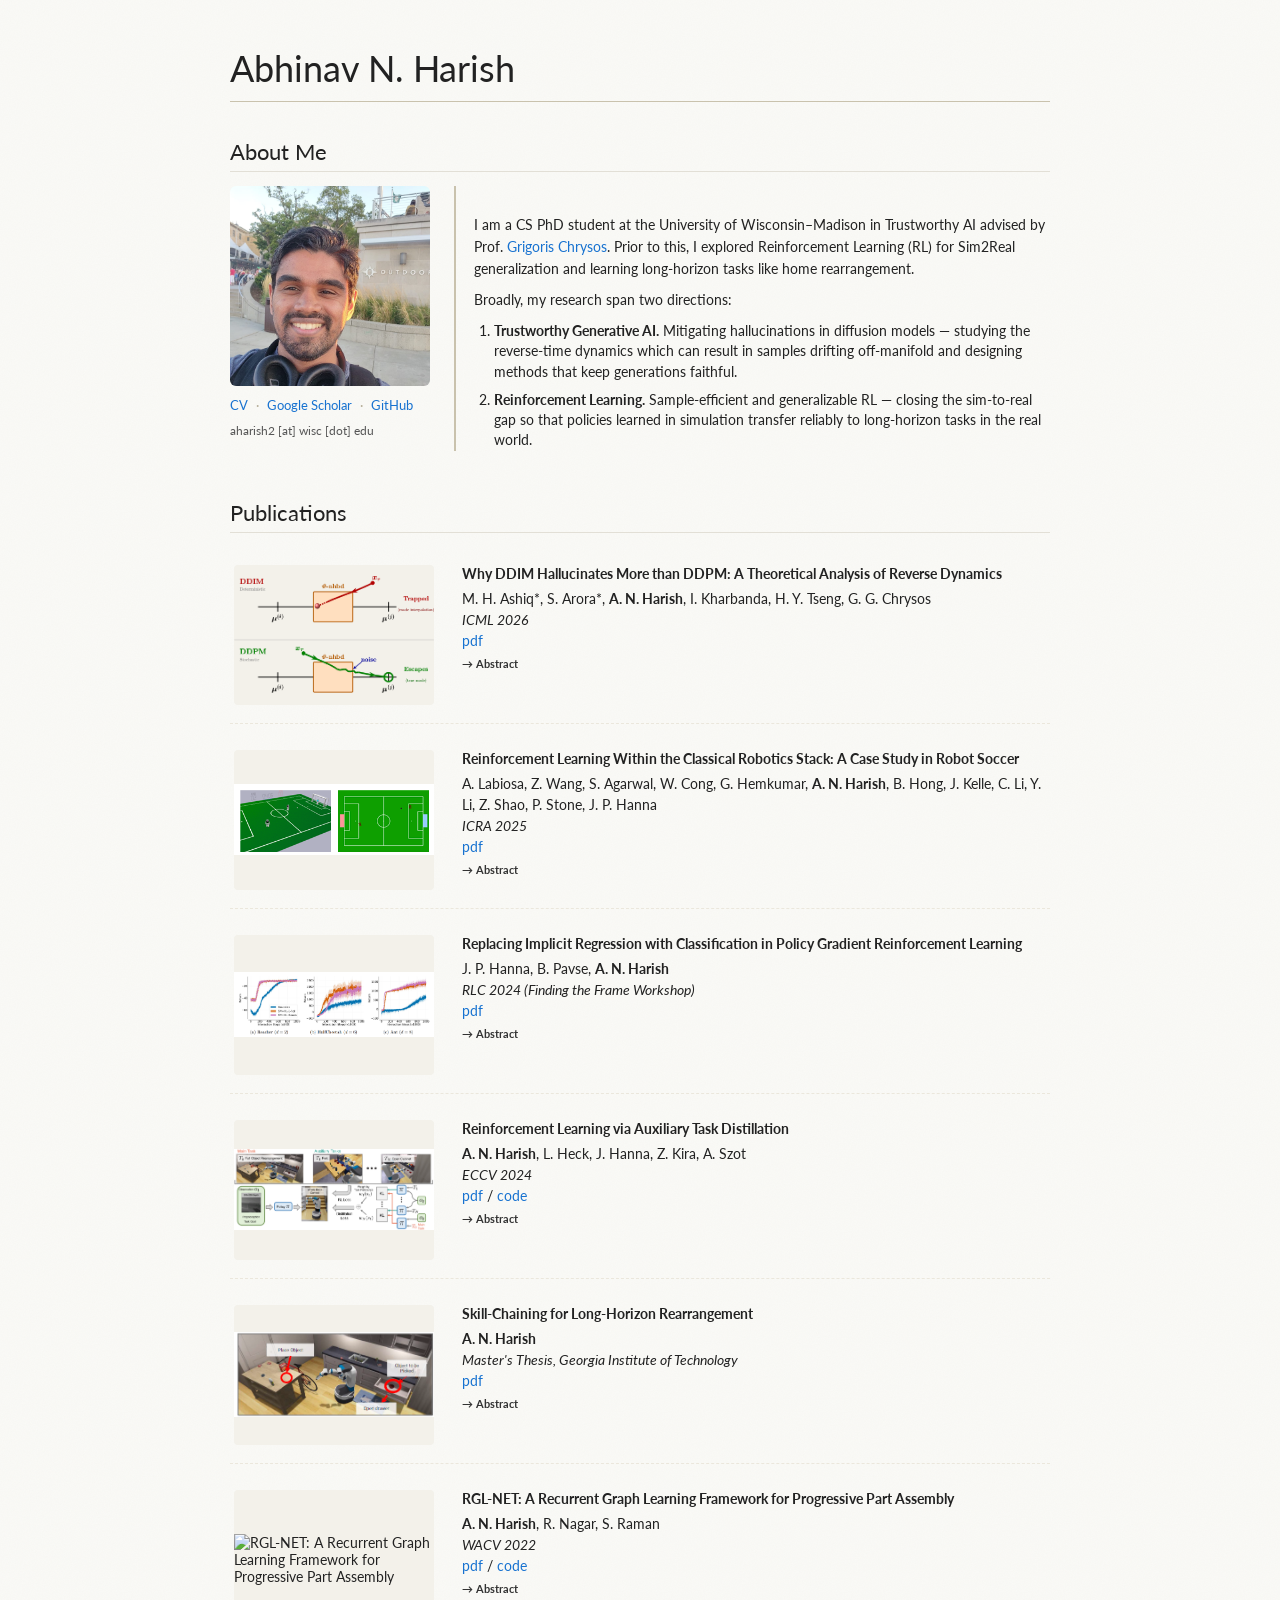
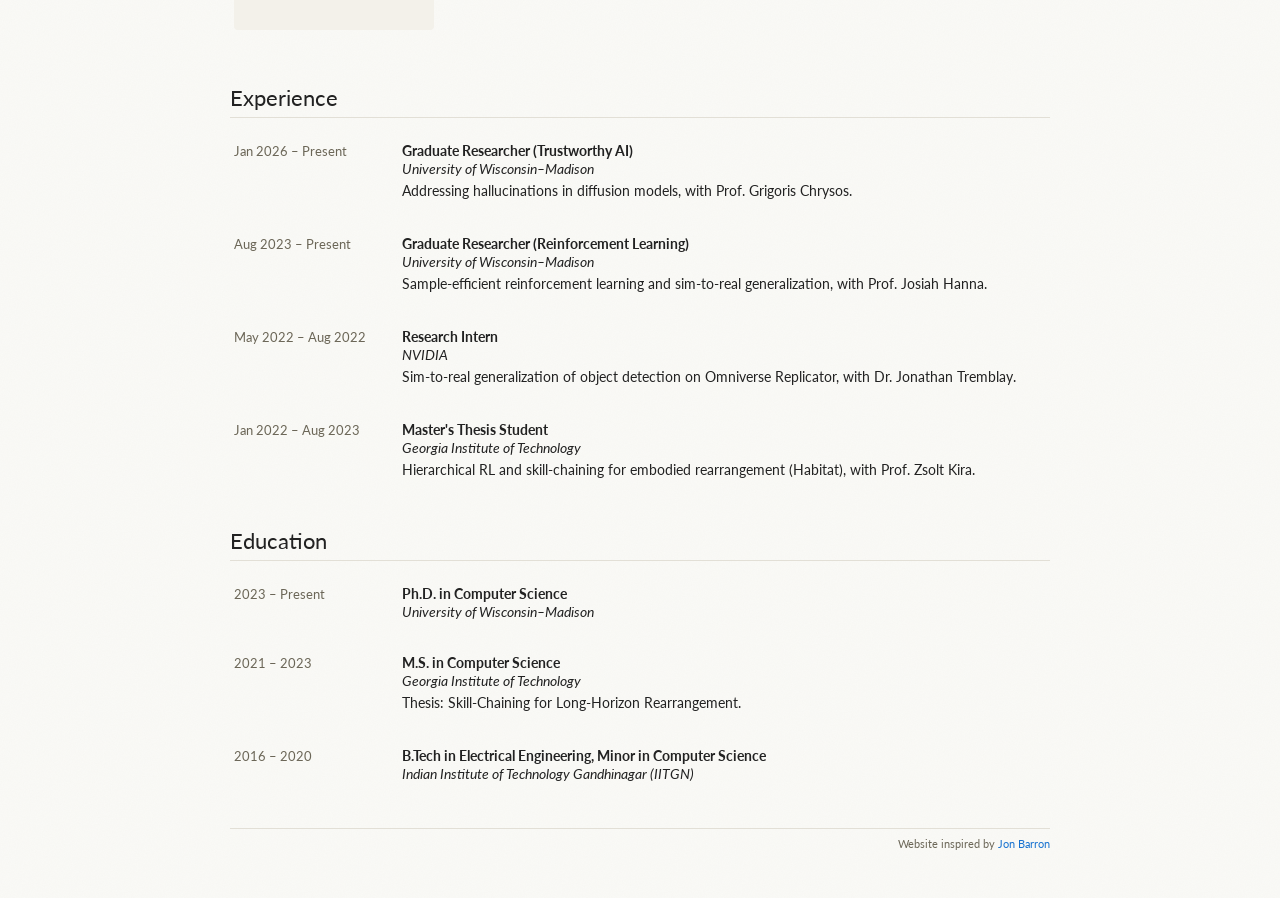
==== commit 35855b55: "Introduced_Updates" ====
--- a/index.html
+++ b/index.html
@@ -36,10 +36,9 @@
 
         <div class="intro-right">
           <p class="about-lead">
-            I am a CS PhD student at the University of Wisconsin–Madison working on mitigating hallucinations in generative models. Prior to this, I was a Master's student at Georgia Tech working on RL for robotics. 
-            
+            I am a CS PhD student at the University of Wisconsin–Madison in Trustworthy AI advised by Prof. <a href="https://grigoris.ece.wisc.edu">Grigoris Chrysos</a>. Prior to this, I explored Reinforcement Learning (RL) for Sim2Real generalization and learning long-horizon tasks like home rearrangement.
           </p>
-          <p class="about-lead">Broadly, my research interests two directions:</p>
+          <p class="about-lead">Broadly, my research span two directions:</p>
           <ol class="research-directions">
             <li>
               <span class="direction-title">Trustworthy Generative AI.</span>
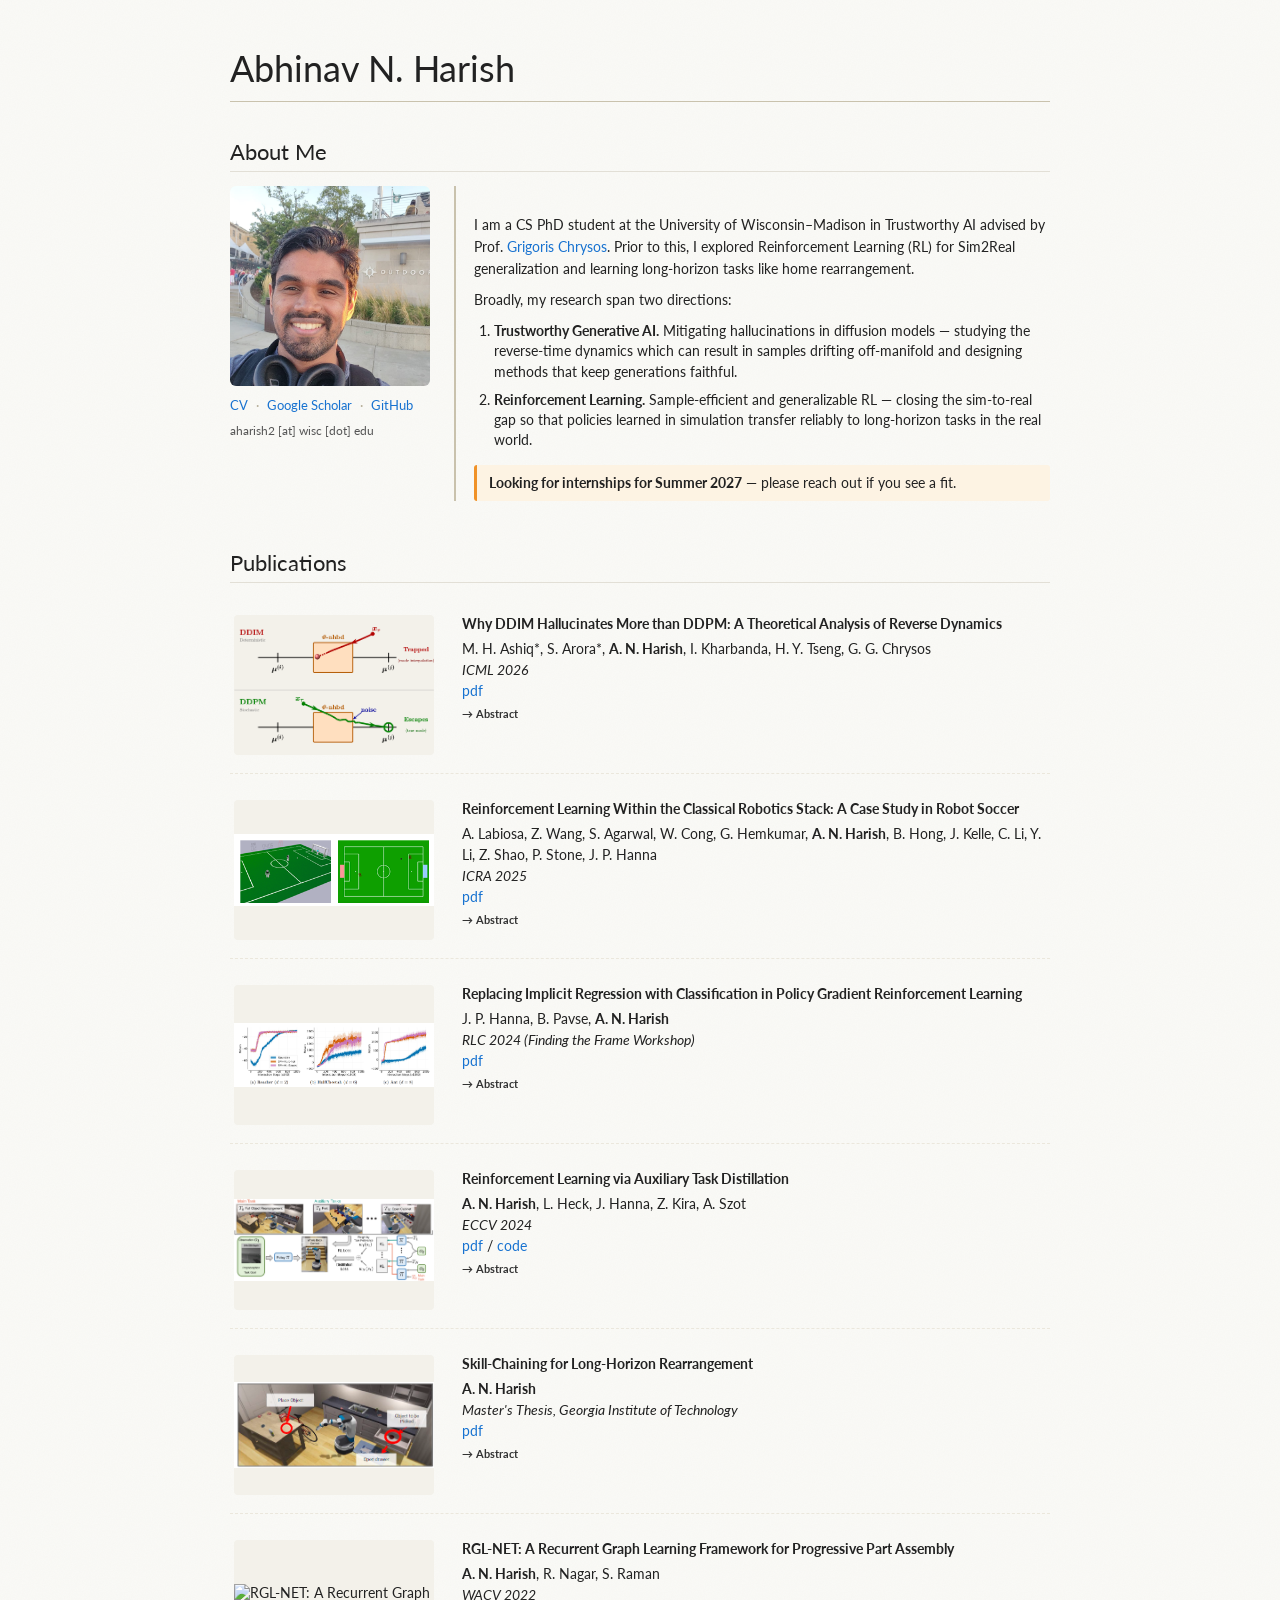
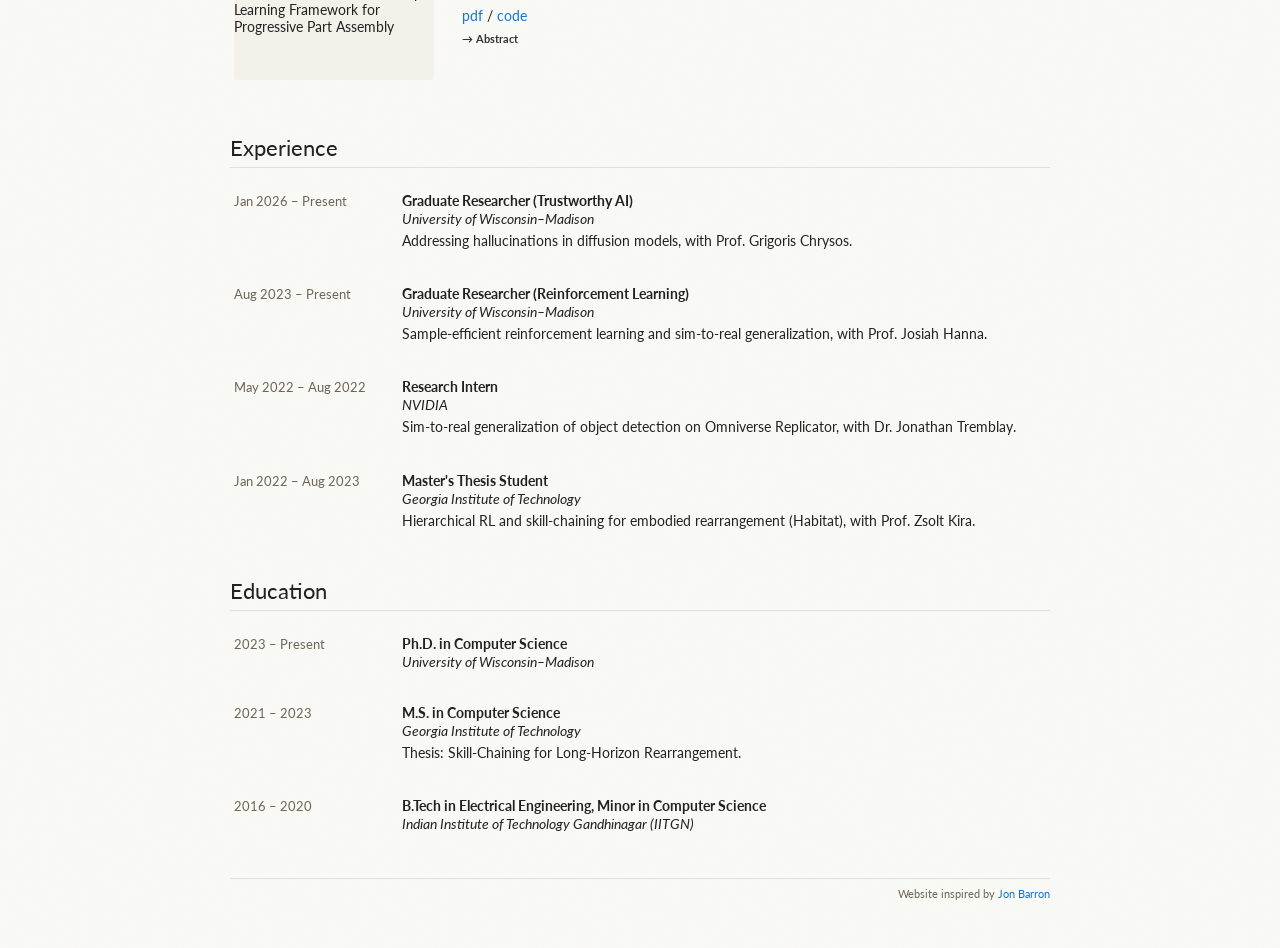
==== commit efcb79a9: "Link Update" ====
--- a/index.html
+++ b/index.html
@@ -53,6 +53,10 @@
               tasks in the real world.
             </li>
           </ol>
+          <p class="internship-callout">
+            <strong>Looking for internships for Summer 2027</strong> — please
+            reach out if you see a fit.
+          </p>
         </div>
       </div>
     </section>
--- a/stylesheet.css
+++ b/stylesheet.css
@@ -116,6 +116,16 @@
 .research-directions li { line-height: 1.5; font-size: 13.5px; }
 .direction-title { font-weight: 700; }
 
+.internship-callout {
+  margin: 14px 0 0;
+  padding: 8px 12px;
+  font-size: 13.5px;
+  line-height: 1.5;
+  background: #fdf3e3;
+  border-left: 3px solid #f09228;
+  border-radius: 3px;
+}
+
 /* ---------- Section headings ---------- */
 .section-heading {
   font-family: 'Lato', sans-serif;
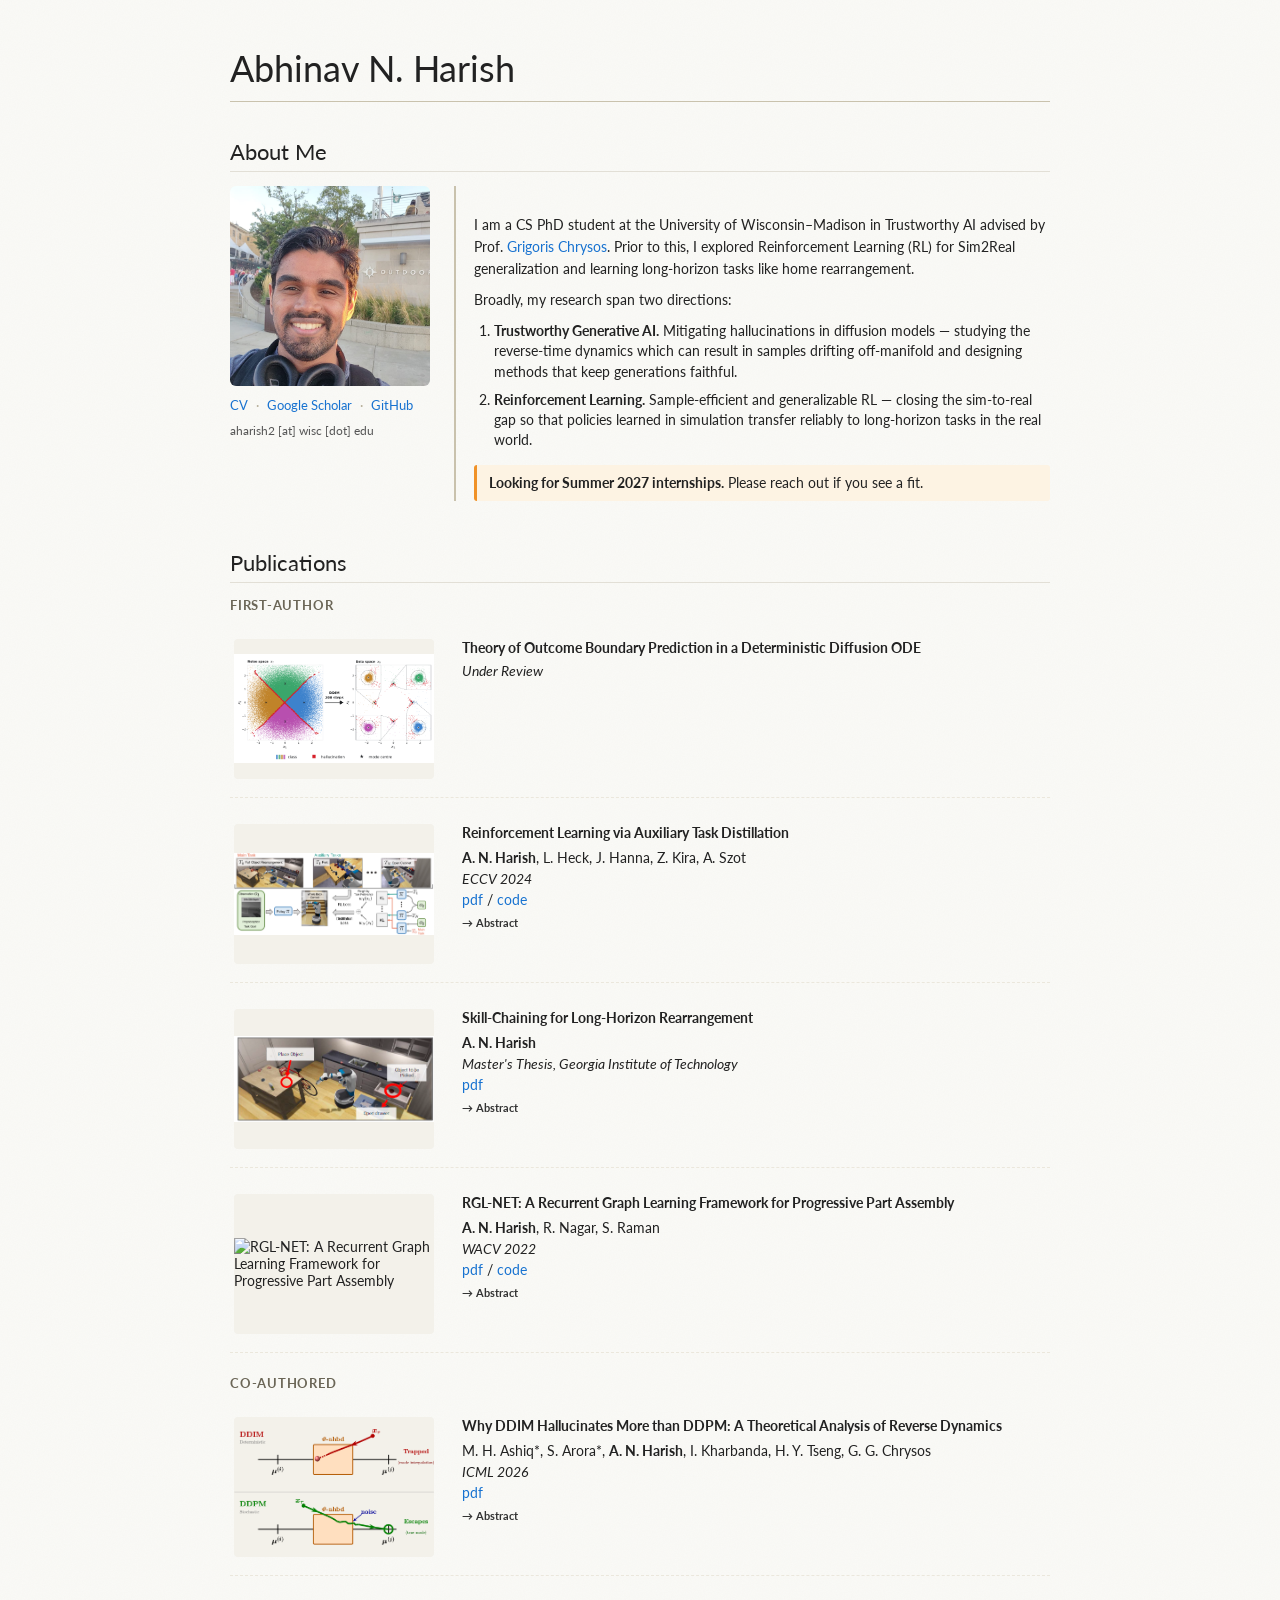
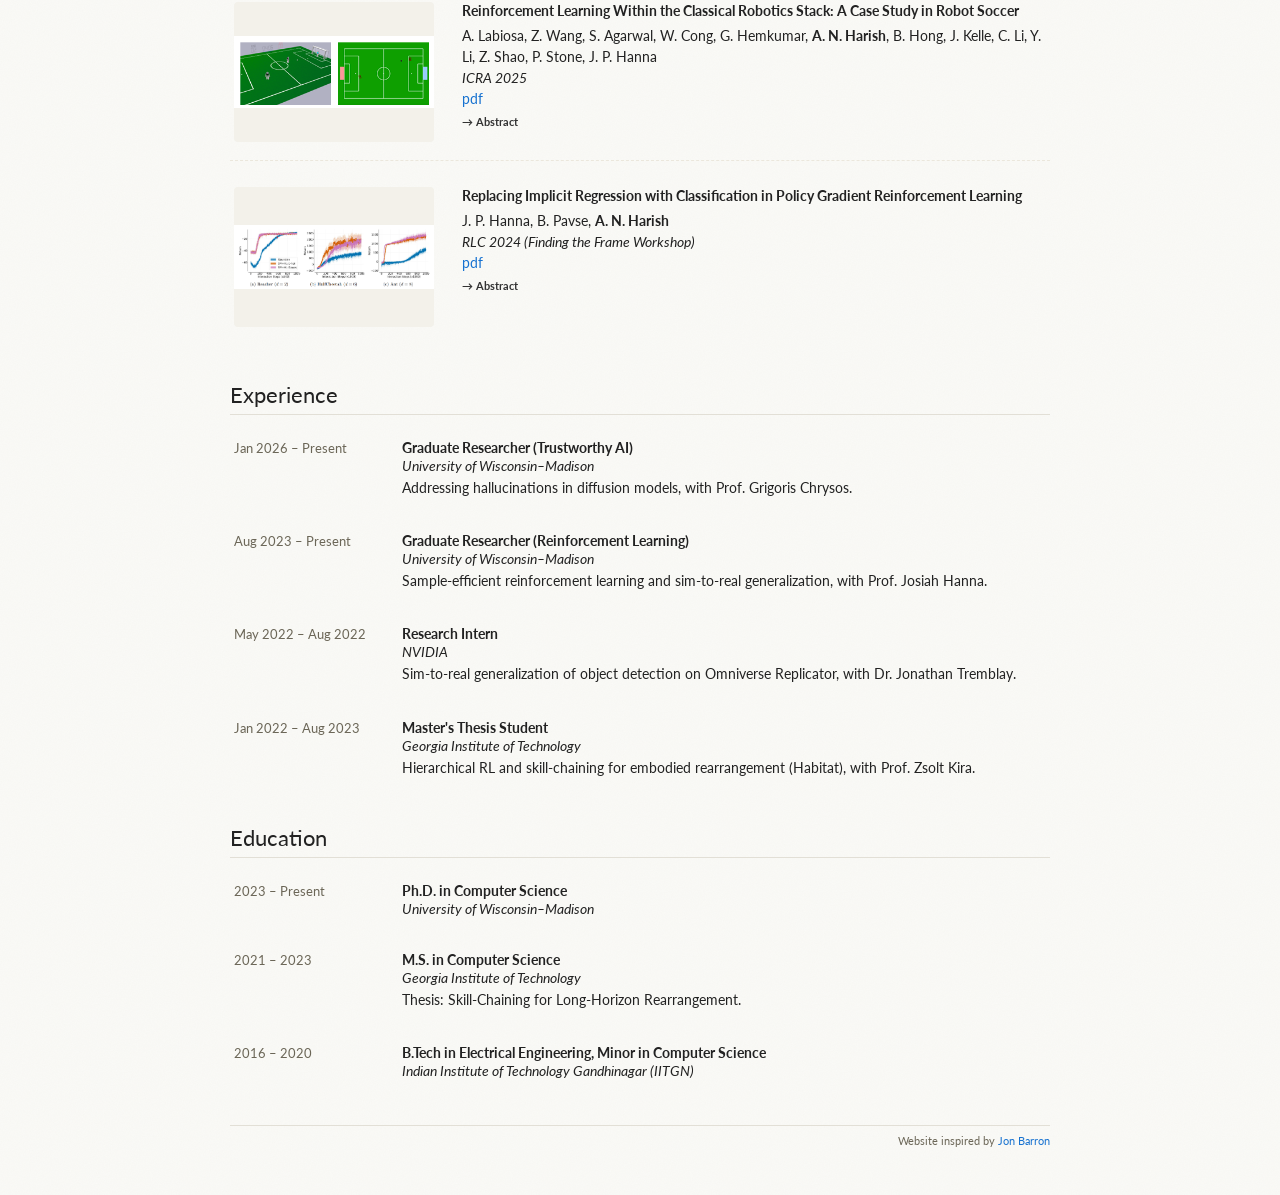
==== commit afb9f009: "Updated_Content" ====
--- a/index.html
+++ b/index.html
@@ -28,7 +28,7 @@
           </div>
           <ul class="intro-links">
             <li><a href="files/Abhinav_N_Harish_Research.pdf">CV</a></li>
-            <li><a href="https://scholar.google.com/citations?user=pw-CSfoAAAAJ&hl=en">Google Scholar</a></li>
+            <li><a href="https://scholar.google.com/citations?user=X32A1PYAAAAJ&hl=en">Google Scholar</a></li>
             <li><a href="https://github.com/absdnd">GitHub</a></li>
             <li class="intro-email">aharish2 [at] wisc [dot] edu</li>
           </ul>
@@ -54,8 +54,7 @@
             </li>
           </ol>
           <p class="internship-callout">
-            <strong>Looking for internships for Summer 2027</strong> — please
-            reach out if you see a fit.
+            <strong>Looking for Summer 2027 internships.</strong> Please reach out if you see a fit.
           </p>
         </div>
       </div>
@@ -127,9 +126,9 @@
 
       const meta = el('div', { class: 'pub-meta' }, [
         el('div', { class: 'pub-title' }, [pub.title]),
-        el('div', { class: 'pub-authors', html: pub.authors }),
+        pub.authors ? el('div', { class: 'pub-authors', html: pub.authors }) : null,
         el('div', { class: 'pub-venue' }, [pub.venue]),
-        el('div', { class: 'pub-links' }, links),
+        links.length ? el('div', { class: 'pub-links' }, links) : null,
       ]);
 
       if (pub.abstract && pub.abstract.trim()) {
@@ -182,7 +181,23 @@
       items.forEach(i => container.appendChild(renderer(i)));
     }
 
-    mount('publications-list', window.PUBLICATIONS, renderPublication,    'data/publications.js');
+    // Publications are grouped by authorship ("group": "first" | "co"),
+    // each group rendered under its own subheading in data-file order.
+    const PUB_GROUPS = [
+      { key: 'first', label: 'First-Author' },
+      { key: 'co',    label: 'Co-Authored' },
+    ];
+    if (Array.isArray(window.PUBLICATIONS)) {
+      const list = document.getElementById('publications-list');
+      PUB_GROUPS.forEach(g => {
+        const items = window.PUBLICATIONS.filter(p => (p.group || 'co') === g.key);
+        if (!items.length) return;
+        list.appendChild(el('h3', { class: 'pub-group-heading' }, [g.label]));
+        items.forEach(p => list.appendChild(renderPublication(p)));
+      });
+    } else {
+      mount('publications-list', window.PUBLICATIONS, renderPublication, 'data/publications.js');
+    }
     mount('experience-list',   window.EXPERIENCE,   renderTimelineEntry, 'data/experience.js');
     mount('education-list',    window.EDUCATION,    renderTimelineEntry, 'data/education.js');
   </script>
--- a/stylesheet.css
+++ b/stylesheet.css
@@ -149,6 +149,16 @@
 }
 .pub-entry:last-child { border-bottom: none; }
 
+.pub-group-heading {
+  font-weight: 700;
+  font-size: 13px;
+  letter-spacing: 0.06em;
+  text-transform: uppercase;
+  color: #6b6657;
+  margin: 14px 0 0;
+}
+.pub-group-heading:first-child { margin-top: 0; }
+
 /* Fixed-size image box: preserves aspect ratio (no crushing), uniform alignment.
    Width matches the intro photo (200px) so publication images line up with it. */
 .pub-media {
